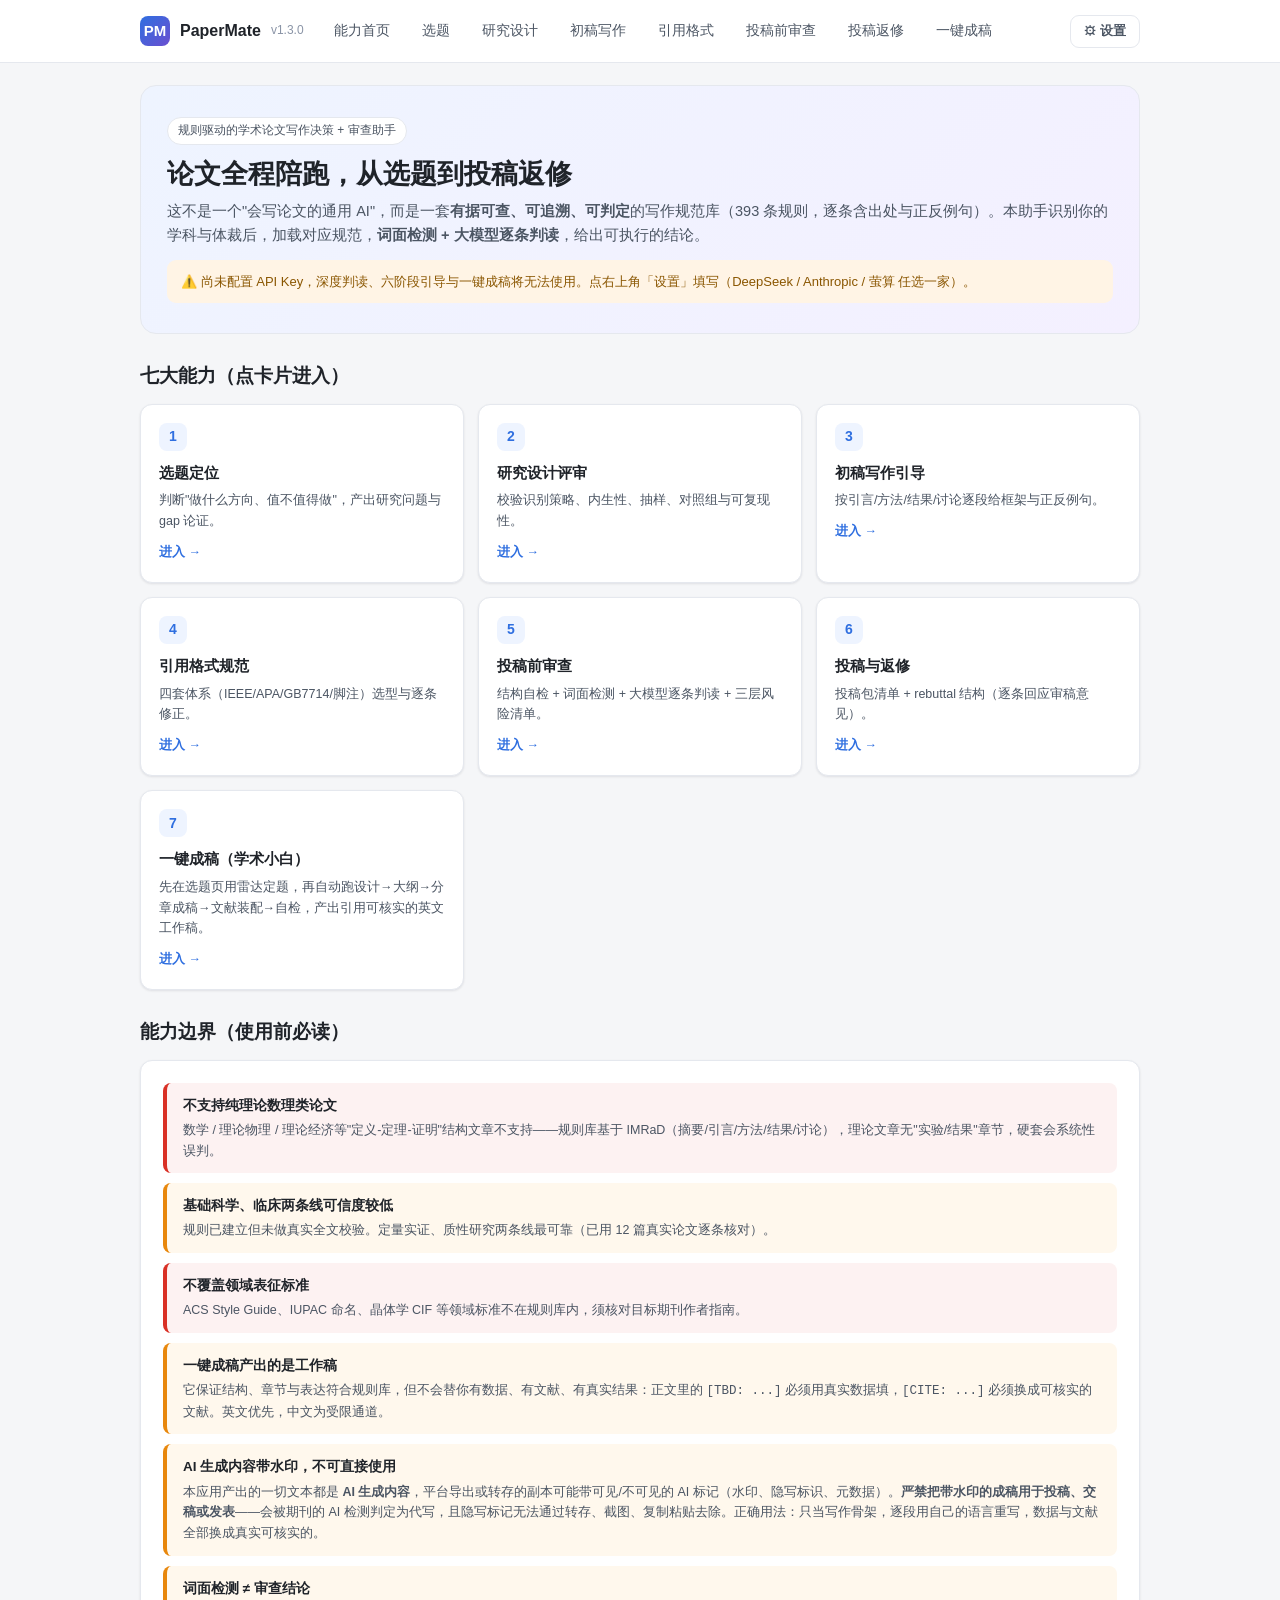
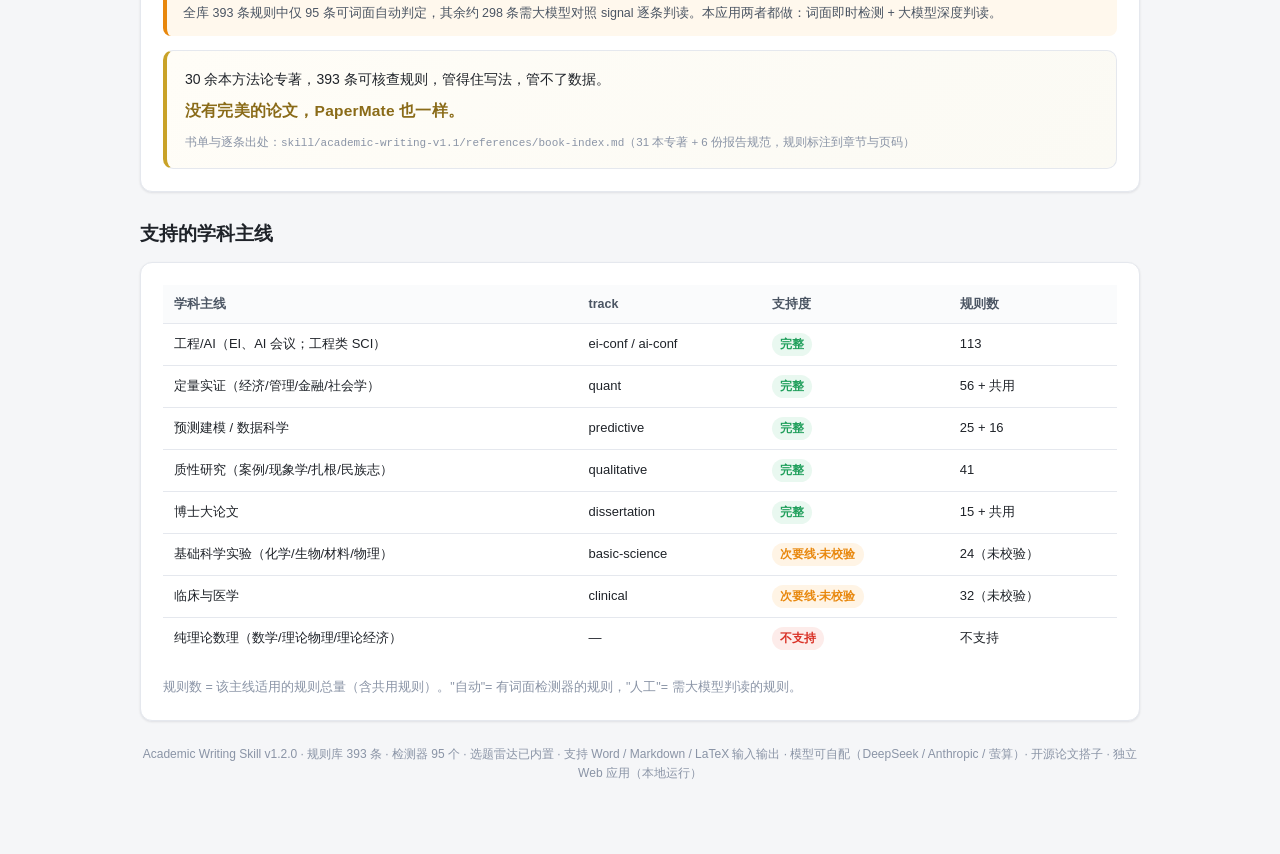
==== static/index.html @ b2501572 "PaperMate 1.3.0：开源论文搭子 本地写作工具，带 393 条可判定规则的学术写作审查， 支持一键成稿、云端部署与 Windows 安装包。  - FastAPI + 静态前端，浏览器访问" ====
<!DOCTYPE html>
<html data-page-node-id="HN1UPiCh1KQX89BqSTqyaB" lang="zh-CN">
<head data-page-node-id="kzvjVdUUbqJgHO8P5iOIxT">
<meta data-page-node-id="YuRxZuWPi5zrm6Yrhg7KQG" charset="UTF-8">
<meta data-page-node-id="JbSoXyWlsr1IAYA5v1ndoS" content="width=device-width, initial-scale=1.0" name="viewport">
<title data-page-node-id="DPYdmmbdzrMYf2I8Jlzp4U" data-pnid-children="6Nof3ipPG0ojkU1wfzfeFe">PaperMate · 开源论文搭子</title>
<link data-page-node-id="oHAaLyWGb1fs7KB3sG8ds5" href="style.css" rel="stylesheet">
<script>
/* MathJax 配置须在 tex-svg.js 之前生效 */
window.MathJax = {
  tex: {
    inlineMath: [['$', '$'], ['\\(', '\\)']],
    displayMath: [['$$', '$$'], ['\\[', '\\]']],
    processEscapes: true,
    processEnvironments: true
  },
  svg: { fontCache: 'global' },
  options: { skipHtmlTags: ['script', 'noscript', 'style', 'textarea', 'pre', 'code'] },
  startup: { typeset: false }
};
</script>
<script src="vendor/marked.min.js" defer></script>
<script src="vendor/mathjax/tex-svg.js" defer></script>
<script src="render.js" defer></script>
</head>
<body data-page-node-id="szhJ39SOzpUvMujhCyEJFw">
<header data-page-node-id="1MEA9zruD3fCNMIZ8MfHih">
  <div data-page-node-id="IduxEDZTazkPQAMx6gqKRm" class="header-in">
    <div data-page-node-id="CcE3xzDOXZ8sNd4s54fXNi" class="logo"><span data-page-node-id="zD2NVU0V0hhreylM6qPjMA" class="mark" title="PaperMate · 开源论文搭子"><!--pnid:RW1C9QtD6z0QywcUOVj9zA-->PM</span><!--pnid:KIxwSY9YVANtnMRTntv475--> PaperMate <small data-page-node-id="bD9ke4S3fxfjpTyxXkYge5"><!--pnid:aYy4DogVaIqNqyNUIhtQUP-->v1.3.0</small></div>
    <nav data-page-node-id="b3BOFnpJHLkNQhJZTiMTil" id="nav"></nav>
    <button data-page-node-id="ncKqpTzWhOEhhaWIrYub5u" class="btn small ghost" onclick="openSettings()"><!--pnid:IJMULeorgFcKLjeXSc8FdF-->⚙ 设置</button>
    <button id="btnLogout" class="btn small ghost" onclick="doLogout()" style="display:none">退出</button>
  </div>
</header>

<div data-page-node-id="35sns75pEWrUuU39oc3DEh" class="wrap">

  <!--pnid:P08Vw8edlEm0lusOXdYYim--><!-- 首页 / 能力页 -->
  <section data-page-node-id="YKzLRU2Kh96ZNAmcSAV1lc" class="on" id="page-home">
    <div data-page-node-id="m8XnpBhE7A5uw11gOrL7mm" class="hero">
      <span data-page-node-id="IGM73EMigxTFlwxNtdTxuC" class="tag"><!--pnid:bZp83oS4qx0ilahSNuHbiL-->规则驱动的学术论文写作决策 + 审查助手</span>
      <h1 data-page-node-id="EZttylnomfxDRFTWode495"><!--pnid:uTDHWUL4TPfr9UwADtPlBI-->论文全程陪跑，从选题到投稿返修</h1>
      <p data-page-node-id="KnDTiJEXaLMrZiqJrqx7xP" class="lead"><!--pnid:B2TgjH0yHUZP758dkFpN54-->这不是一个"会写论文的通用 AI"，而是一套<strong data-page-node-id="dYIiJ0XC4A1L2jseoJds8x"><!--pnid:OPTnXFkzO1CaMX3U45D9Y0-->有据可查、可追溯、可判定</strong><!--pnid:Gbj4Cj7w0KBcrqHxlkxasz-->的写作规范库（393 条规则，逐条含出处与正反例句）。本助手识别你的学科与体裁后，加载对应规范，<strong data-page-node-id="bvaWG22OidsL4oAdgKZnT2"><!--pnid:Sz49p6zqCp94S9MzLc6FwI-->词面检测 + 大模型逐条判读</strong><!--pnid:argvUh8gfEBd9eqWN7qF1Y-->，给出可执行的结论。</p>
      <div class="notice err" id="staleNotice" style="display:none">⚠️ <b>后端还是旧版本</b>：当前进程里没有「测试连接」「题名英译」这些接口，点了会报 405 Method Not Allowed。请关掉那个命令行窗口，重新双击 <code>start.bat</code>（不用改代码、不用重装）。</div>
      <div data-page-node-id="qJj9NvqfDYZELGOEntT60u" class="notice warn" id="keyNotice" style="display:none"><!--pnid:o7lAsozHCiQVm0zRO48NiI-->⚠️ 尚未配置 API Key，深度判读、六阶段引导与一键成稿将无法使用。点右上角「设置」填写（DeepSeek / Anthropic / 萤算 任选一家）。</div>
    </div>

    <h2 data-page-node-id="gZymYxAUb4YOiCRmphhrqy"><!--pnid:fwqte5e2uZz093ru5P34vv-->七大能力（点卡片进入）</h2>
    <div data-page-node-id="axXchaCQtmqdpAAir4RhYh" class="grid g3" id="capGrid"></div>

    <h2 data-page-node-id="wLjAfMtaN67sEdwhkLxfTh"><!--pnid:vjZ0Y39JmjPNDn9BwTtUGW-->能力边界（使用前必读）</h2>
    <div data-page-node-id="JMOEJGgbeJmULYq5y98Pi3" class="card">
      <div data-page-node-id="yygvcmxXn6wuHjavI97WGl" class="bound"><div data-page-node-id="MYUc6Fk0fZ68nYKQvx4kQL" class="t"><!--pnid:i1wi6aTQpaSNx6XiluQVAA-->不支持纯理论数理类论文</div><div data-page-node-id="G1yWBUDkn76A4jkMEa33X7" class="d"><!--pnid:loVRvPjoxSP6Bs2dl6KZjq-->数学 / 理论物理 / 理论经济等"定义-定理-证明"结构文章不支持——规则库基于 IMRaD（摘要/引言/方法/结果/讨论），理论文章无"实验/结果"章节，硬套会系统性误判。</div></div>
      <div data-page-node-id="5hmQaA7a7SX1By7M8Ytnpz" class="bound warn"><div data-page-node-id="GMYOCCNHe7Ih4Y6p0HMe1O" class="t"><!--pnid:NWLw1FsWO1y6bVxCpPTYkX-->基础科学、临床两条线可信度较低</div><div data-page-node-id="4raPpTyHDQUyMHMMt11nyo" class="d"><!--pnid:JMNpxt8SslpmeZozHfZwWw-->规则已建立但未做真实全文校验。定量实证、质性研究两条线最可靠（已用 12 篇真实论文逐条核对）。</div></div>
      <div data-page-node-id="9SrtHCiQpLHwdxUkxZCIq5" class="bound"><div data-page-node-id="LKEoLe2ihKxApqFw6Ih9Qi" class="t"><!--pnid:1fPvAcVFw5HZWqYatwuuQN-->不覆盖领域表征标准</div><div data-page-node-id="QIetdiDTa7Nkbagaw1o16X" class="d"><!--pnid:Evt7KIa8R75S4jSNs8ucRT-->ACS Style Guide、IUPAC 命名、晶体学 CIF 等领域标准不在规则库内，须核对目标期刊作者指南。</div></div>
      <div data-page-node-id="bound-oneshot" class="bound warn"><div class="t">一键成稿产出的是工作稿</div><div class="d">它保证结构、章节与表达符合规则库，但不会替你有数据、有文献、有真实结果：正文里的 <code>[TBD: ...]</code> 必须用真实数据填，<code>[CITE: ...]</code> 必须换成可核实的文献。英文优先，中文为受限通道。</div></div>
      <div data-page-node-id="bound-aiwatermark" class="bound warn"><div class="t">AI 生成内容带水印，不可直接使用</div><div class="d">本应用产出的一切文本都是 <b>AI 生成内容</b>，平台导出或转存的副本可能带可见/不可见的 AI 标记（水印、隐写标识、元数据）。<b>严禁把带水印的成稿用于投稿、交稿或发表</b>——会被期刊的 AI 检测判定为代写，且隐写标记无法通过转存、截图、复制粘贴去除。正确用法：只当写作骨架，逐段用自己的语言重写，数据与文献全部换成真实可核实的。</div></div>
      <div data-page-node-id="MeQVxgSAP3H7gEjEBjp1n2" class="bound warn"><div data-page-node-id="esKWMFQUXCDVV6a48u8H4V" class="t"><!--pnid:O9C2tN2yQliWYWOtwlR6zC-->词面检测 ≠ 审查结论</div><div data-page-node-id="KbW1IjDNbT6b1ZdZpEeoqb" class="d"><!--pnid:gFMCzyuVc7tGHxxd6OcSwS-->全库 393 条规则中仅 95 条可词面自动判定，其余约 298 条需大模型对照 signal 逐条判读。本应用两者都做：词面即时检测 + 大模型深度判读。</div></div>

      <div class="quote-card" id="boundSlogan">
        <p class="q">30 余本方法论专著，393 条可核查规则，管得住写法，管不了数据。</p>
        <p class="q2">没有完美的论文，PaperMate 也一样。</p>
        <p class="q-src">书单与逐条出处：<code>skill/academic-writing-v1.1/references/book-index.md</code>（31 本专著 + 6 份报告规范，规则标注到章节与页码）</p>
      </div>
    </div>

    <h2 data-page-node-id="JtkUbcQXQo4hKCGx89I0Os"><!--pnid:fhkJHWvj56lT0KsH8HUZyF-->支持的学科主线</h2>
    <div data-page-node-id="L9iEhcRqBf2AMbI7K7HlYj" class="card">
      <table data-page-node-id="RKLLa8zBWW7eTVrZllrZZa" id="trackTable"></table>
      <p data-page-node-id="dM5bLPIKunuju4XluRAeHJ" class="muted mt"><!--pnid:zti3D565JKYFQoLnfGwmRN-->规则数 = 该主线适用的规则总量（含共用规则）。"自动"= 有词面检测器的规则，"人工"= 需大模型判读的规则。</p>
    </div>
  </section>

  <!--pnid:rGy5OunFXTcVA6y2XXN1pg--><!-- 阶段 1 选题 -->
  <section data-page-node-id="iB5y7FZx7U6lz1ldiJxB7e" id="page-stage1">
    <h1 data-page-node-id="RtGH0HpRv7ESGMfLAaU8le"><!--pnid:xmWF2iIwHdSoTvPDZ7KMg3-->选题定位</h1>
    <p data-page-node-id="9yNKWnArhx5Zle6FG6yb5r" class="lead"><!--pnid:HWbAbmE3qkUARGutxc6xxf-->判断"做什么方向、值不值得做"，引导产出可回答、可证伪、有变量的研究问题，以及"现有文献缺什么、为什么现在能做"的 gap 论证。</p>
    <div data-page-node-id="S9CPFFYYgmKlMbUbqFd3e2" class="card mt">
      <label data-page-node-id="lbl-track"><!--pnid:JYtaIG0eNq1v14SrNwJUie-->学科主线</label>
      <select data-page-node-id="igAaiUHieVtYET980wV6ml" id="s1-track"></select>
      <label data-page-node-id="QoSohJix2dnwiZh9RFAcqM"><!--pnid:v6rTacxRVvBKvtm96Hrn1R-->研究方向（你想研究什么，一两句话）</label>
      <textarea data-page-node-id="vq3TMtGwLuMnnUTW7OQ5o7" id="s1-dir" placeholder="例：想研究数字平台用工对劳动者收入的影响，但不确定切入点是否成立"></textarea>
      <label data-page-node-id="bAGpn03ppmCQzz3KjqrQvc"><!--pnid:ps6KMALH6JJtFH1mfVr9ZT-->目标期刊 / 会议（可选，可从清单选或自行填写）</label>
      <div data-page-node-id="venueRow" class="row">
        <select data-page-node-id="sel-venue" id="s1-venue" style="flex:1"></select>
      </div>
      <input data-page-node-id="d1ajYgjLFZKQ4naHAMAGb8" id="s1-venue-custom" placeholder="或自定义：如 SSCI 管理类期刊 / 某 EI 会议" type="text" style="margin-top:6px">
      <div data-page-node-id="hxowR4vMpASxUwAahFfarq" class="row mt"><button data-page-node-id="VkDRT4a1u8Bso9z7xSJEeX" class="btn" onclick="runWorkflow(1)"><!--pnid:5xYofSUVbMJJ12NljGhsq5-->开始选题引导</button></div>
      <div data-page-node-id="Bm9KgqcKhjiRabrOrR1ko6" id="out1"></div>
    </div>

    <!-- 选题雷达：选题的常规一步（OpenAlex 趋势 + 三维评估），默认展开 -->
    <details data-page-node-id="radarCard" class="card mt radar-card" id="radarCard" open>
      <summary data-page-node-id="radarSum"><b>选题雷达</b>（OpenAlex 发文趋势 + AI 三维评估）— 选题的常规一步</summary>
      <p class="hint">先跑趋势看这个方向近几年热度变化，再让 AI 给 3 个候选题目和三维打分（新颖性 / 可行性 / 数据可得性，标准随学科主线与层级变化）。<b>不填检索词也能跑：留空即用上方研究方向。</b></p>
      <div data-page-node-id="trendRow" class="row" style="align-items:flex-end">
        <div data-page-node-id="x2" class="col">
          <label data-page-node-id="lbl-level"><!--pnid:lvl-->层级</label>
          <select data-page-node-id="sel-level" id="s1-level">
            <option value="bsc">本科毕设</option>
            <option value="master">硕士论文</option>
            <option value="phd">博士论文</option>
            <option value="journal" selected>期刊投稿</option>
            <option value="general">一般性研究</option>
          </select>
        </div>
        <div data-page-node-id="trendCol" class="col" style="flex:2">
          <label data-page-node-id="lbl-trend"><!--pnid:trd-->OpenAlex 检索词（英文更准，如 mobile money rural entrepreneurship）</label>
          <input data-page-node-id="inp-trend" id="s1-trend" placeholder="留空则用上方研究方向" type="text">
        </div>
        <button data-page-node-id="btn-trend" class="btn" onclick="runTrend()"><!--pnid:bt-->跑趋势</button>
      </div>
      <div data-page-node-id="trendBox" id="trendBox" class="trendbox" style="display:none"></div>
      <div data-page-node-id="radarBtn" class="row mt"><button data-page-node-id="radarEval" class="btn" onclick="runWorkflow(1,'radar')"><!--pnid:re-->AI 评估选题（雷达）</button></div>
      <div data-page-node-id="radarOut" id="out1-radar"></div>
    </details>
  </section>

  <!--pnid:uhD6InDjYCEVQgIa4m464R--><!-- 阶段 2 研究设计 -->
  <section data-page-node-id="tlx1Cf4wHn3f0fjimMfHYk" id="page-stage2">
    <h1 data-page-node-id="bgiB1FFJMHEb80Zo5uE7nS"><!--pnid:0VIrHEucGUq8RI1XNYw1FD-->研究设计评审</h1>
    <p data-page-node-id="ChuUBwlIai8OQY2nY68ZdU" class="lead"><!--pnid:I7XdHQ2ig6y3McESci7bBQ-->按学科主线校验设计是否成立：识别策略（工具变量/断点/双重差分/固定效应）、内生性来源、抽样与样本量、对照组、数据可复现性。</p>
    <div data-page-node-id="paxV7YwSXau6wjdHQuC37m" class="card mt">
      <label data-page-node-id="c8cz3Ms5CzI4CR8Dx7QYh9"><!--pnid:bJ1tvbbbvhhK3FVrYWasgg-->学科主线</label>
      <select data-page-node-id="NufSQy6tbuo19UJkEdmmBL" id="s2-track"></select>
      <label data-page-node-id="XhkGgkWzcpY6CIYA2crwjH"><!--pnid:iOarvE4Eu7tiLII2IFtJQk-->研究设计描述（数据、方法、识别策略等）</label>
      <textarea data-page-node-id="WN3MDeDCB9nwechmYm4S8f" id="s2-design" placeholder="例：用某省政策发布时间构造断点，用 RDD 估计政策对收入的影响，样本为 2015-2020 面板"></textarea>
      <div data-page-node-id="goOLA9z4a6psteMZh4NyKP" class="row mt"><button data-page-node-id="uPVwsMU4M95znZ4o2myBBg" class="btn" onclick="runWorkflow(2)"><!--pnid:CcwzN1gM2XK7IBotVGTe5w-->开始设计评审</button></div>
      <div data-page-node-id="J1C0pYhwTKUR32jN8PIIpz" id="out2"></div>
    </div>
  </section>

  <!--pnid:GvzkpsCFmjj7qmiohQG8nZ--><!-- 阶段 3 初稿写作 -->
  <section data-page-node-id="4UA5nBvGQ1Y84ItWZqi1Zb" id="page-stage3">
    <h1 data-page-node-id="2bSBG6tMzVMLy37eFagqtD"><!--pnid:RP03gG6srOClozXLweg5f5-->初稿写作引导</h1>
    <p data-page-node-id="qvztDYWrhj05J3QG0HwaGf" class="lead"><!--pnid:FdJxuO4YuLdZcVEuoJTMQb-->按引言 / 方法 / 结果 / 讨论逐段给框架与改写范例，每条规则自带正反例句（example_bad / example_good）可直接当范本。</p>
    <div data-page-node-id="4cMVUZrQ7Mx34YZcw0xK9Q" class="card mt">
      <label data-page-node-id="zE2VbpNv9uWfHVhT25wOiT"><!--pnid:Zd8DCOY2UudfXuPkeEIN7f-->学科主线</label>
      <select data-page-node-id="mTMR7on2T9vKcyXoYPjEeI" id="s3-track"></select>
      <label data-page-node-id="7drfKEFRzFTxD5frq4mJxj"><!--pnid:5sppKRbRxdW7m23VwdK348-->要写哪个章节</label>
      <select data-page-node-id="qYN64OW1DspIKq3L2oZnYl" id="s3-section">
        <option data-page-node-id="vZFYUd7Mmih7pWnVY8YDNt" value="introduction"><!--pnid:fuIrOPS9lWA8M53wRxl43V-->引言 Introduction</option>
        <option data-page-node-id="IxlzOUyR07z5KBQw48s2kj" value="methods"><!--pnid:z3EbMO4n4vWY9P9epmGQnW-->方法 Methods</option>
        <option data-page-node-id="yrQuyEI7209mnzc46ZL17W" value="results"><!--pnid:3hpbWgsWYhEfaEymGjhr07-->结果 Results</option>
        <option data-page-node-id="delWqnxiJkoBu4RZNiKUwQ" value="discussion"><!--pnid:Tu0PNAFRW4G63Qn2Bz38S7-->讨论 Discussion</option>
        <option data-page-node-id="Vpj1D32pu97Rtl7kklFCJc" value="abstract"><!--pnid:mRytw2GmCGAgHAESy2PK3m-->摘要 Abstract</option>
        <option data-page-node-id="4d97LKWwW5suXRYHn76GmX" value="conclusion"><!--pnid:BGC5uIFmSaeSssl0PF8LPe-->结论 Conclusion</option>
      </select>
      <label data-page-node-id="DGkm6p80PDOcQjFtvqPm6q"><!--pnid:3avavKdYTIpIYSvTdhyRg0-->已有草稿（可选，有则给出针对性改写）</label>
      <textarea data-page-node-id="0moN0TJdq6h3tmM9EAPMqp" id="s3-draft" placeholder="粘贴已有草稿段落，可留空"></textarea>
      <div data-page-node-id="UqW5IGP1RVVRYdyoFaDklT" class="row mt"><button data-page-node-id="oq01WgYAavIfNB9itVE172" class="btn" onclick="runWorkflow(3)"><!--pnid:AnGl8fBel1VtWBziTVYHEO-->开始写作引导</button></div>
      <div data-page-node-id="z1UNMWkslqcvSTLKMMTQGN" id="out3"></div>
    </div>
  </section>

  <!--pnid:hRNhaexvDXgvnwFUPn8C1K--><!-- 阶段 4 引用格式 -->
  <section data-page-node-id="wKjm2YxfDowePDqT0nikRj" id="page-stage4">
    <h1 data-page-node-id="8f3Ym0tf0NXM0BEEyRwVMx"><!--pnid:HtKVtkXncmtTgYYddzRvUe-->引用格式规范</h1>
    <p data-page-node-id="AbmgXGVZFdyJDaWg01W1N9" class="lead"><!--pnid:f5lfb8fyX9i9SmRRIc3dlO-->四套引用体系（IEEE / APA 第7版 / GB/T 7714 / 脚注制）怎么选、怎么改，避免"[1]编号+字母序"这类中英混排（CIT 族共 16 条规则）。</p>
    <div data-page-node-id="VyDcl23buvdYDTPtskyUac" class="card mt">
      <label data-page-node-id="IL3vMHteuiRbkPziYFEZC8"><!--pnid:bLnE7gLYjz59HtwOs9TAqJ-->投稿语言与目标</label>
      <select data-page-node-id="JQf23wIjIiT7aicPqQRczc" id="s4-style">
        <option data-page-node-id="88XCZA7Bax4PZpe055MwMK" value="ieee"><!--pnid:Eq9hUZXv5e2kvb4bWI1WKQ-->工程类，投 IEEE 会议或期刊 → IEEE</option>
        <option data-page-node-id="1sUlXo3Kjd1T6GRyVm0jqV" value="apa"><!--pnid:ML8toriDE9LWf5Ss9B5SDM-->心理/教育/管理/社会学，投 SSCI/APA 系期刊 → APA 第7版</option>
        <option data-page-node-id="Gl7SYDi1NYvYtzx863KgZx" value="gb7714"><!--pnid:I7l5NxHwVdQ4qnVWf72Rqz-->中文期刊 / 中文学位论文 / 国内会议 → GB/T 7714</option>
        <option data-page-node-id="ZsHauZiz5vE31UgNadNHnV" value="quickref"><!--pnid:QeBMcJAd79IoWybdiGqcoO-->人文 / 历史 / 部分社科（脚注制）</option>
      </select>
      <label data-page-node-id="UtmbTsPTudLWXoBjzajami"><!--pnid:x8uM6fPTivCyLEKcg5fj2c-->参考文献列表或正文（可选，用于逐条检查）</label>
      <textarea data-page-node-id="LwwapTZO6zjoShNPeDEjib" id="s4-refs" placeholder="粘贴参考文献或正文引用片段"></textarea>
      <div data-page-node-id="0NUXWONYQ0AetiVBKhR9I9" class="row mt"><button data-page-node-id="jUs93mXkDhe9aT9zOgpzy5" class="btn" onclick="runWorkflow(4)"><!--pnid:ZeklaaPf6ePXYnzMMdp1eS-->开始引用检查</button></div>
      <div data-page-node-id="ocHi6Gf5fSptZsMym810RY" id="out4"></div>
    </div>
  </section>

  <!--pnid:56plvZ4FEMvnpZMuFBzSrp--><!-- 阶段 5 投稿前审查（核心） -->
  <section data-page-node-id="Ckm7jC0qf5JRlB148Vaxoc" id="page-stage5">
    <h1 data-page-node-id="SDYXQpE65NHytrCMjartOV"><!--pnid:dqL1vRmVBfPfLKb9ymiiKE-->投稿前审查</h1>
    <p data-page-node-id="riGme7bVNXHXL7pqQ04EZq" class="lead"><!--pnid:1DthW6i26EDwnhCacHs14Y-->本助手最成熟的场景：结构自检 + 词面检测 + 大模型逐条判读 + 三层风险清单。</p>

    <div data-page-node-id="knA3fbeQWCUHDMoSThaHpE" class="steps">
      <div data-page-node-id="y3RiQ3dpAn14BkRdZa5Qb4" class="step"><b data-page-node-id="Gw5uv3SosVZzWx3cYDhykG"><!--pnid:nLZKjQPNQgDekrrBkdLGAS-->1 · 选学科</b><!--pnid:hl13mlmxDudhbQ2y6v4Yit-->确定学科主线与体裁，加载对应规则</div>
      <div data-page-node-id="od6Mn8nofuaZIGEbOpqw1p" class="step"><b data-page-node-id="ng5Vm0lwqAEVxSD02vYptz"><!--pnid:90n6nc7rDl96Bglw9DjQ3l-->2 · 上传稿件</b><!--pnid:yUPFKTrP0Cu9i3UJsICyZK-->上传 Word / Markdown / LaTeX，或直接粘贴全文</div>
      <div data-page-node-id="GARNbDrg0Qdzaesta4hGVf" class="step"><b data-page-node-id="vkAGtSku8LukNdYBIPHCTn"><!--pnid:PX6lJ3rc3milqH2CyMsGsU-->3 · 词面检测</b><!--pnid:0nivgmpSHVzUJRFHOsOaEt-->复用 skill 原生脚本即时出词面结果</div>
      <div data-page-node-id="D8htl2n3nopMlCcCp0JC1S" class="step"><b data-page-node-id="H5QFyIkywQ0UvoQpoht45e"><!--pnid:67eW6F73xhqYtVZZUZta3B-->4 · 深度判读</b><!--pnid:MpUVbQNOrDjL7QVT8TLCID-->大模型逐条判读需人工的规则</div>
    </div>

    <div data-page-node-id="i6VNydhjNjZGA6QULwehyf" class="card">
      <div data-page-node-id="KYFTfvrGH4q6C1LScBrHyx" class="g2 grid">
        <div data-page-node-id="jrm8XcMxS47uFrT8jh46oW">
          <label data-page-node-id="hricGr9cJlR3WUFfoaGA1N"><!--pnid:UTG3dBLgF4HLTNERFElEEr-->学科主线（track）</label>
          <select data-page-node-id="ihpo6qHAKeJQQV4aVCIVpg" id="s5-track"></select>
        </div>
        <div data-page-node-id="UxFcf8i3L29qeG8BaujB6G">
          <label data-page-node-id="SafkwFTptM9Xgk3afGp099"><!--pnid:RWxhVKujGisHm0wJ2cuobw-->体裁（genre，用于结构检查）</label>
          <select data-page-node-id="p8DGO69WKYjbmTtzVtodWK" id="s5-genre"></select>
        </div>
      </div>
      <div data-page-node-id="5lfCNKlpNWwyWoPgvjW4T6" class="muted mt" id="s5-stats"></div>

      <label data-page-node-id="HW2huyRK1N3OOCLF3VPJmJ"><!--pnid:K2oata5ZuocGfx8CKTUkK9-->稿件正文</label>
      <div data-page-node-id="Vm5Cb8Hc2JdXfbs9DkIheX" class="drop" id="dropZone"><!--pnid:0ssMQFv3jPSF14iVNEz2zb-->点击或拖拽上传 Word(.docx/.doc) / Markdown / LaTeX / PDF / TXT，或直接在下方粘贴全文（表格、公式、图片会一并解析）</div>
      <input data-page-node-id="7hoC31FBhs9sIJ01wFkdlC" accept=".docx,.doc,.md,.markdown,.txt,.text,.tex,.latex,.pdf,.html" id="fileInput" type="file">
      <div class="filenote" id="s5-filenote" style="display:none"></div>
      <textarea data-page-node-id="uv3Xs386WnmeH5FjU2Rzds" class="mt" id="s5-text" placeholder="粘贴论文全文（含标题、摘要、引言、方法、结果、讨论、参考文献）。可直接从 Word 粘贴，表格会自动转为 Markdown 表格；公式用 $...$ 或 $$...$$；也可上传 .docx 保留表格与公式" style="min-height:220px"></textarea>

      <div data-page-node-id="vUlfb0XhzcwNUdG1DJLcax" class="row mt">
        <button data-page-node-id="stKuuCGiSfWJvz0mCEZAAU" class="btn" id="btnReview" onclick="runLexical()"><!--pnid:6iVCYILD7npZ1Uj3sq4J8Z-->① 词面检测</button>
        <button data-page-node-id="vufEOOs6QWYpYIafkG1dON" class="btn" id="btnDeep" onclick="runDeep()" style="background:#6a4fd0"><!--pnid:g5NRODKmAdx8fLP584jYUU-->② 深度判读（LLM）</button>
        <button data-page-node-id="bCYZdk6SpWXCQCnl0wCp4I" class="btn ghost" onclick="loadSample('good')"><!--pnid:5G991dCCCZcW4GqxyChfiY-->载入好样稿</button>
        <button data-page-node-id="LnKaihB52fhwnxYxVlKS4l" class="btn ghost" onclick="loadSample('bad')"><!--pnid:NtjMSbGglfuyqk7IkQytyD-->载入差样稿</button>
        <button data-page-node-id="lSb5VDPrEo505JjDWcmrfi" class="btn ghost" onclick="clearText()"><!--pnid:tsHkkBA6shOAiDYO7v6Mw6-->清空</button>
      </div>
      <div data-page-node-id="8pLMU6qf8lEqSMCbBltoPt" class="notice info" id="s5-hint" style="display:none"><!--pnid:tEy6yWSqVhfNskjkabf3bQ-->深度判读会把约 30 条需人工的规则逐条交给大模型对照 signal 判读，通常需 1~3 分钟，请耐心等待。</div>
    </div>

    <div data-page-node-id="uN6cGLfTxMN4EuzYg61UZT" class="mt" id="resultArea" style="display:none"></div>
  </section>

  <!--pnid:Y9sIv7UQsnHGFdpxrNtG2W--><!-- 阶段 6 投稿返修 -->
  <section data-page-node-id="2T43M0kFb6iAWehydg4mLv" id="page-stage6">
    <h1 data-page-node-id="UYW0NZIewP2rzWpxrPHmFp"><!--pnid:F5NbYyTBRPoBc2m5soxDmN-->投稿与返修</h1>
    <p data-page-node-id="YopVTMytxHBgGShosF7WEo" class="lead"><!--pnid:BgnbcMMoO4dugGSF89KJSe-->产出投稿包清单（cover letter、标题页、伦理声明、数据可用性声明、报告规范清单），返修时产出 rebuttal 结构（逐条回应 + 改动定位 + 不改的理由）。</p>
    <div data-page-node-id="7hS7B7ryOX5yyMlShzep1t" class="card mt">
      <label data-page-node-id="9gOsrRbcC1PhhrxX5QYxLb"><!--pnid:qgRBffDIpAztW5bCmmk9k9-->模式</label>
      <select data-page-node-id="rdC8KHJOCfxWOr44v90IFH" id="s6-mode">
        <option data-page-node-id="BAKyifUfcBLvdx0fIUKQAW" value="submit"><!--pnid:exspUtoaMP06GRYSBsvQnW-->投稿准备</option>
        <option data-page-node-id="koWwrbfdPFA7VMrhv2Ev7R" value="revision"><!--pnid:nuVRW0qGAy9qRMtNCHp550-->回复审稿意见（rebuttal）</option>
      </select>
      <label data-page-node-id="dG6wQzVpBw6n9Juokdg68Y"><!--pnid:LHPHgOUoX6i7jeHtutdnO5-->学科主线</label>
      <select data-page-node-id="ygYq5Qt4xxsC5QEzdRDFnx" id="s6-track"></select>
      <label data-page-node-id="AeC3FwK20Hd0PWh9QNB4x1"><!--pnid:X0AngQQI2YUCETslBoDv7T-->审稿意见（返修时粘贴，投稿准备可留空）</label>
      <textarea data-page-node-id="xbirpcjlhOQoIF2DRDhslz" id="s6-comments" placeholder="粘贴审稿人意见"></textarea>
      <div data-page-node-id="dSvNfIGIj2AE30MUyz5wz0" class="row mt"><button data-page-node-id="VQ9pnh8r96eleyGt35a59W" class="btn" onclick="runWorkflow(6)"><!--pnid:rDz9nuFNs0F24hfoBP45sA-->开始投稿/返修引导</button></div>
      <div data-page-node-id="E5BuESAfBDd9GK9yKkjRYf" id="out6"></div>
    </div>
  </section>

  <!-- 阶段 7 一键成稿（学术小白） -->
  <section data-page-node-id="page-stage7" id="page-stage7">
    <h1>一键成稿（学术小白）</h1>
    <p class="lead">从选题 → 定题 → 研究设计 → 大纲 → 分章成稿 → 文献装配 → 自检，一次跑完，产出一篇符合规则库结构要求、引用可核实的工作稿。规则库基于国际期刊规范（SCI / SSCI / EI / AI 会议），<b>默认英文，中文为受限通道</b>。</p>

    <div class="notice err" id="osAiWatermark">
      <b>⚠️ 严禁把 AI 生成内容的水印稿用于投稿、交稿或任何实际用途。</b>
      本应用产出的全部文本均为 <b>AI 生成内容</b>；平台侧的分发、导出或转存副本可能带有可见或不可见的 AI 标记（水印 / 隐写标识 / 元数据标签）。这类稿件存在三类实际风险：
      <ol style="margin:6px 0 4px 18px;padding:0">
        <li><b>学术不端认定</b>：期刊与高校已有 AI 检测与标记核查机制，带标记的稿件会被判定为 AI 代写。</li>
        <li><b>版权与署名争议</b>：带水印的副本无法证明你的原创贡献，也可能违反目标期刊的 AI 使用声明。</li>
        <li><b>技术性暴露</b>：隐写标记肉眼不可见，PDF 转存、截图、复制粘贴都不能清除。</li>
      </ol>
      <b>正确用法</b>：只把产出当作写作骨架与自查清单，逐段用自己的语言重写、用真实数据填充 <code>[TBD: ...]</code>、用可核实文献替换 <code>[CITE: ...]</code>，最终稿必须是你自己重新写出的文本。<b>不要使用任何带 AI 水印的成稿直接提交。</b>
    </div>

    <div class="notice warn">
      <b>这不是「一键投稿」。</b>生成的是<b>工作稿</b>：<code>[TBD: ...]</code> 处必须由你用真实数据填写，<code>[CITE: ...]</code> 由第 6 步「文献装配」用 OpenAlex 真实检索结果替换：每条都带 DOI、可点开核对；检索不到就保留占位并写明原因，绝不编造作者与年份。不编数据、不造文献，是这套流程的硬约束。
    </div>

    <div class="card mt os-entry">
      <div class="os-entry-main">
        <div class="os-entry-title">第 0 步 · 先去「选题」用雷达把题定下来</div>
        <p>选题是你自己的判断：这个方向你熟不熟、数据拿不拿得到、导师和审稿人认不认。所以这里<b>不替你自动选题</b>，也不把雷达结果自动搬过来。</p>
        <ol>
          <li>点右边按钮去「选题」页，填方向 → 跑 OpenAlex 趋势 → 让 AI 出 3 个候选并三维打分</li>
          <li>你挑一个（或改成一个你自己的题目），点结果卡上的「复制题目」</li>
          <li>回来粘到下面的<b>「已定题目」</b>，再开始成稿</li>
        </ol>
      </div>
      <button class="btn" onclick="switchTab('stage1')">去选题页做雷达评估 →</button>
    </div>

    <div class="card mt">
      <label>已定题目<span class="req">*</span>（英文题名，从选题页复制）</label>
      <div class="row" style="gap:8px">
        <input id="s7-title" placeholder="Digital Financial Inclusion and Firm Investment Efficiency: Evidence from County-Level Firms" style="flex:1" type="text">
        <button class="btn ghost small" id="btnTranslateTitle" onclick="osTranslateTitle(true)" type="button">译为英文</button>
      </div>
      <p class="hint" id="s7-title-note" style="display:none"></p>
      <p class="hint">必填。先在「选题」页用雷达把题定下来，点结果卡上的「复制题目」再粘到这里。<b>这里不替你想题目</b>，第 1 步只做题目体检（可证伪？变量可见？范围是否过大）。题目即研究方向，趋势与检索式都从它推出来。<br>粘过来的是<b>中文题名</b>也没关系：离开输入框会自动译成学术英文题名，也可以点「译为英文」手动触发；开始成稿时若仍是中文，还会再替你译一次。</p>

      <div class="grid g2">

        <div>
          <label>学科主线 track</label>
          <select id="s7-track"></select>
        </div>
        <div>
          <label>体裁 genre（决定章节结构）</label>
          <select id="s7-genre"></select>
        </div>
        <div>
          <label>目标期刊 / 会议（可留空）</label>
          <input id="s7-venue" placeholder="如 Journal of Development Economics / an EI conference" type="text">
        </div>
        <div>
          <label>层级（影响选题打分与贡献定位）</label>
          <select id="s7-level">
            <option value="journal" selected>期刊投稿</option>
            <option value="phd">博士论文</option>
            <option value="master">硕士论文</option>
            <option value="bsc">本科毕设</option>
            <option value="general">一般性研究</option>
          </select>
        </div>
        <div>
          <label>语言</label>
          <select id="s7-lang">
            <option value="en" selected>English（推荐：与规则库一致）</option>
            <option value="zh">中文（受限：国内刊惯例不在库内）</option>
          </select>
        </div>
        <div>
          <label>引用体系</label>
          <select id="s7-citation">
            <option value="apa" selected>APA 7th（author-date）</option>
            <option value="ieee">IEEE（numeric, [1]）</option>
            <option value="chicago">Chicago author-date</option>
            <option value="gb7714">GB/T 7714（中文刊）</option>
          </select>
        </div>
        <div>
          <label>目标字数（正文，不含摘要与文献）</label>
          <input id="s7-words" max="15000" min="3000" step="500" type="number" value="7000">
        </div>
        <div>
          <label>数据状态（决定结果章怎么写）</label>
          <select id="s7-data">
            <option value="no" selected>无数据：只写分析框架 + 表格骨架 + 占位</option>
            <option value="find">无数据，帮我找数据源（荐源 + 代下载公开源）</option>
            <option value="demo">演示模式：生成带模拟值的排版预览稿（标注 SIMULATED）</option>
            <option value="partial">部分数据：已有部分写实，缺的占位</option>
            <option value="yes">已有真实数据：按真实分析写</option>
          </select>
        </div>
        <div class="span2">
          <label>数据文件（可选，可多选；只读结构不上传原始行）</label>
          <div class="row">
            <button class="btn ghost sm" onclick="osPickData()">上传数据（可多选）</button>
            <button class="btn ghost sm" id="btnOsDataClear" onclick="osClearData()" style="display:none">移除</button>
            <button class="btn ghost sm" id="btnOsSources" onclick="osFindSources()">查可用数据源</button>
            <span class="hint" style="align-self:center">支持 csv / tsv / txt / xlsx / xls / ods / json；<b>只读列名、类型、缺失率与汇总统计</b>，行级数据不发给模型（文本列示例值会对疑似身份列脱敏）。</span>
          </div>
          <input id="s7-datafile" type="file" accept=".csv,.tsv,.txt,.xlsx,.xlsm,.xls,.ods,.json,.dta,.sav" multiple style="display:none">
          <div id="osDataProfile"></div>
          <div id="osDataSources"></div>
        </div>
      </div>

      <div class="row mt">
        <button class="btn ghost" id="btnOsGate" onclick="osGate()">① 前置条件检查</button>
        <button class="btn" id="btnOsStart" onclick="osStart()">② 开始一键成稿</button>
        <button class="btn ghost" id="btnOsCancel" onclick="osCancel()" style="display:none">取消任务</button>
      </div>
      <p class="hint mt">全程自动执行 7 步，约 5–15 分钟（取决于字数与模型速度；文献装配会多花几十秒检索）。每步产物落盘到 <code>_oneshot/&lt;任务号&gt;/</code>，可单步重跑。</p>
    </div>

    <div id="osGate"></div>

    <div id="osRun" style="display:none">
      <div class="card mt">
        <div class="card-head">
          <span class="card-title">执行时间轴</span>
          <span class="muted" id="osPhase"></span>
        </div>
        <div class="os-steps" id="osSteps"></div>
        <div class="os-log" id="osLog"></div>
      </div>
      <div id="osOut"></div>
      <div id="osArtifact"></div>
    </div>

    <div class="promo mt" id="osPromo"></div>
  </section>

  <footer data-page-node-id="YQVqSyKya9SfCJyDogX8Qx"><!--pnid:3hXvnCAb56EHyqxssuT1RO-->Academic Writing Skill v1.2.0 · 规则库 393 条 · 检测器 95 个 · 选题雷达已内置 · 支持 Word / Markdown / LaTeX 输入输出 · 模型可自配（DeepSeek / Anthropic / 萤算）· 开源论文搭子 · 独立 Web 应用（本地运行）</footer>
</div>

<!--pnid:8PZuK8tkzMmZiDz8ENPWFG--><!-- 设置弹窗 -->
<div data-page-node-id="pIMxO2SPBuJVqkQaIOP39l" class="modal" id="settingsModal" style="display:none">
  <div data-page-node-id="6lgi7kwNNQUOWmEV1N6Zui" class="modal-box">
    <h3 data-page-node-id="p4Z4ceMExqh2PyxCEumj2a"><!--pnid:H6LACRvtZdr8Q8SEyL7K6G-->设置 · 模型接入</h3>
    <p data-page-node-id="fkXR2cPXHmjZReh1Iy0QIa" class="muted"><!--pnid:6D91icfLPFvjgZRmDR2OKc-->深度判读、六阶段引导与一键成稿都要调用大模型。Key 只保存在你本机浏览器 localStorage，不会上传。</p>

    <label>服务商</label>
    <div class="prov-chips" id="cfgProviders"></div>
    <p class="hint" id="cfgProvNote"></p>

    <label data-page-node-id="q2mCsOwYSlpIHHUrLN9Wub"><!--pnid:pVFfbm7ezniBwTGKQ6QwN0-->API Key</label>
    <input data-page-node-id="H9oobujgi5erC6eU08w3wo" id="cfg-key" placeholder="sk-... / sk-ant-..." type="password" autocomplete="off">

    <label data-page-node-id="yCciv5DbluEFiHqbYiphiD"><!--pnid:IRix5A3AN9RGZMRGY8ia0n-->接口地址</label>
    <input data-page-node-id="t9tmzr9gbWEhTSwamS45Va" id="cfg-base" placeholder="https://api.deepseek.com" type="text">
    <p class="hint">只接三家，地址照抄即可：<br>
      DeepSeek <code>https://api.deepseek.com</code><br>
      Anthropic <code>https://api.anthropic.com</code>（不带 <code>/v1</code>）<br>
      萤算 <code>https://api.lumdatech.com/api/v1</code><br>
      别填官网域名，也别把 <code>/chat/completions</code> 或 <code>/v1/messages</code> 一起粘进来。</p>

    <label data-page-node-id="tsEp5V8ifKFFAmnnd51uDf"><!--pnid:eQe49CHenpWa4sp2e6fJGI-->模型 ID</label>
    <input data-page-node-id="1TrZo5cegHEn7OQ9DU2SOT" id="cfg-model" placeholder="deepseek-chat" type="text">
    <div class="prov-models" id="cfgModels"></div>

    <div class="row mt">
      <button class="btn ghost" id="btnCfgTest" onclick="testLLM()">测试连接</button>
      <span class="hint" id="cfgTestHint" style="align-self:center"></span>
    </div>
    <div id="cfgTestResult"></div>

    <div class="promo" id="settingsPromo"></div>

    <div data-page-node-id="Fo13l88tJeDfHOUFSLDRXN" class="row mt">
      <button data-page-node-id="KMQ186lH8Luh0vWBSHyfDh" class="btn" onclick="saveSettings()"><!--pnid:PHAPvr6EUFo3vWe1819zyw-->保存</button>
      <button data-page-node-id="xPcyvFRE80pe66AoIF6lHy" class="btn ghost" onclick="closeSettings()"><!--pnid:I45bfWk4s1w5HU1Wt5Xd6P-->取消</button>
    </div>
  </div>
</div>

<script data-page-node-id="JQaznnjXlZNinFLWGVDwGn" src="app.js"></script>
</body>
</html>
---- static/style.css ----
:root{
  --bg:#f5f6f8; --card:#ffffff; --ink:#1f2329; --ink-2:#4b5563; --muted:#8a94a6;
  --line:#e5e8ee; --brand:#2f6fe0; --brand-soft:#eef4ff;
  --must:#d93025; --must-bg:#fdecea; --should:#e8870c; --should-bg:#fff4e5; --nice:#5b6472; --nice-bg:#f1f3f6;
  --ok:#1e9e5a; --ok-bg:#e9f8f0; --warn:#c0392b;
  --radius:12px; --shadow:0 1px 3px rgba(16,24,40,.06),0 1px 2px rgba(16,24,40,.04);
}
*{box-sizing:border-box;margin:0;padding:0}
body{font-family:-apple-system,BlinkMacSystemFont,"PingFang SC","Microsoft YaHei","Segoe UI",sans-serif;background:var(--bg);color:var(--ink);line-height:1.65;-webkit-font-smoothing:antialiased}
a{color:var(--brand);text-decoration:none}
.wrap{max-width:1040px;margin:0 auto;padding:0 20px 64px}

header{background:#fff;border-bottom:1px solid var(--line);position:sticky;top:0;z-index:20}
.header-in{max-width:1040px;margin:0 auto;padding:14px 20px;display:flex;align-items:center;gap:16px}
.logo{display:flex;align-items:center;gap:10px;font-weight:700;font-size:16px;white-space:nowrap}
.logo .mark{width:30px;height:30px;border-radius:8px;background:linear-gradient(135deg,#2f6fe0,#6a4fd0);color:#fff;display:flex;align-items:center;justify-content:center;font-size:15px;font-weight:800}
.logo small{font-weight:400;color:var(--muted);font-size:12px}
nav{display:flex;gap:4px;overflow-x:auto;flex:1;scrollbar-width:none}
nav::-webkit-scrollbar{display:none}
nav button{flex:0 0 auto;padding:7px 13px;border:1px solid transparent;border-radius:8px;background:transparent;color:var(--ink-2);font-size:13.5px;cursor:pointer;transition:.15s}
nav button:hover{background:#f2f4f7}
nav button.on{background:var(--brand-soft);color:var(--brand);border-color:#c7d6f5;font-weight:600}

section{display:none}
section.on{display:block}
.card{background:var(--card);border:1px solid var(--line);border-radius:var(--radius);box-shadow:var(--shadow);padding:22px}
h1{font-size:26px;line-height:1.3;margin-bottom:8px}
h2{font-size:19px;margin:26px 0 12px}
h3{font-size:15.5px;margin:0 0 8px}
.lead{color:var(--ink-2);font-size:14.5px}
.muted{color:var(--muted);font-size:12.5px}
.mt{margin-top:18px}
.grid{display:grid;gap:14px}
.g2{grid-template-columns:repeat(2,1fr)}
.g3{grid-template-columns:repeat(3,1fr)}
@media(max-width:760px){.g2,.g3{grid-template-columns:1fr}}

.hero{background:linear-gradient(135deg,#eef4ff 0%,#f4f0ff 100%);border:1px solid var(--line);border-radius:16px;padding:30px 26px;margin-top:22px}
.hero h1{font-size:27px}
.tag{display:inline-block;padding:3px 10px;border-radius:20px;background:#fff;border:1px solid var(--line);color:var(--ink-2);font-size:12px;margin-bottom:12px}

.cap{background:var(--card);border:1px solid var(--line);border-radius:var(--radius);padding:18px;cursor:pointer;transition:.18s;box-shadow:var(--shadow)}
.cap:hover{transform:translateY(-2px);border-color:#c7d6f5;box-shadow:0 6px 16px rgba(47,111,224,.10)}
.cap .num{width:28px;height:28px;border-radius:8px;background:var(--brand-soft);color:var(--brand);display:flex;align-items:center;justify-content:center;font-weight:700;font-size:14px;margin-bottom:10px}
.cap .t{font-weight:700;font-size:15px;margin-bottom:5px}
.cap .d{font-size:12.5px;color:var(--ink-2)}
.cap .enter{display:inline-block;margin-top:10px;font-size:12.5px;color:var(--brand);font-weight:600}

.bound{border-left:4px solid #d93025;background:#fdf2f2;border-radius:8px;padding:12px 16px;margin-bottom:10px}
.bound.warn{border-left-color:#e8870c;background:#fff8ed}
.bound .t{font-weight:700;font-size:13.5px;margin-bottom:3px}
.bound .d{font-size:12.5px;color:var(--ink-2)}

/* 信条条：边界说明的收尾。用中性金，不用红色/橙色警告色，语气是"话说明白"而不是"此处有坑" */
.quote-card{margin-top:14px;border:1px solid var(--line);border-left:4px solid #c9a227;
  background:linear-gradient(135deg,#fffdf7 0%,#fbfaf4 100%);border-radius:10px;padding:16px 18px}
.quote-card .q{font-size:14px;color:var(--ink);line-height:1.75}
.quote-card .q2{margin-top:7px;font-size:15.5px;font-weight:700;color:#8a6b18;letter-spacing:.2px}
.quote-card .q-src{margin-top:9px;font-size:11.5px;color:var(--muted);line-height:1.6}
.quote-card .q-src code{font-size:11px}
@media(max-width:520px){.quote-card .q{font-size:13.5px}.quote-card .q2{font-size:14.5px}}

table{width:100%;border-collapse:collapse;font-size:13px}
th,td{text-align:left;padding:9px 11px;border-bottom:1px solid var(--line);vertical-align:top}
th{background:#fafbfc;font-weight:600;color:var(--ink-2);font-size:12.5px}
tr:last-child td{border-bottom:none}
.badge{display:inline-block;padding:2px 8px;border-radius:12px;font-size:11.5px;font-weight:600;white-space:nowrap}
.badge.ok{background:var(--ok-bg);color:var(--ok)}
.badge.warn{background:var(--should-bg);color:var(--should)}
.badge.no{background:var(--must-bg);color:var(--must)}
.badge.info{background:var(--brand-soft);color:var(--brand)}

label{display:block;font-size:13px;font-weight:600;margin:12px 0 5px}
select,input[type=text],input[type=password],input[type=number],textarea{width:100%;padding:10px 12px;border:1px solid var(--line);border-radius:9px;font-size:13.5px;font-family:inherit;background:#fff;color:var(--ink)}
textarea{min-height:150px;resize:vertical;line-height:1.6}
select:focus,input:focus,textarea:focus{outline:none;border-color:var(--brand);box-shadow:0 0 0 3px rgba(47,111,224,.12)}
.btn{display:inline-flex;align-items:center;gap:6px;padding:10px 18px;border:none;border-radius:9px;background:var(--brand);color:#fff;font-size:14px;font-weight:600;cursor:pointer;transition:.15s}
.btn:hover{background:#2459c4}
.btn.ghost{background:#fff;color:var(--ink-2);border:1px solid var(--line)}
.btn.ghost:hover{background:#f2f4f7}
.btn.small{padding:7px 13px;font-size:12.5px}
.btn:disabled{opacity:.5;cursor:not-allowed}
.row{display:flex;gap:12px;flex-wrap:wrap;align-items:center}

.drop{border:1.5px dashed #c3cbd6;border-radius:10px;padding:26px;text-align:center;color:var(--muted);font-size:13px;cursor:pointer;transition:.15s}
.drop:hover,.drop.over{border-color:var(--brand);background:var(--brand-soft);color:var(--brand)}
.drop input{display:none}

.stat{display:grid;grid-template-columns:repeat(4,1fr);gap:12px;margin:16px 0}
@media(max-width:760px){.stat{grid-template-columns:repeat(2,1fr)}}
.stat .s{background:#fafbfc;border:1px solid var(--line);border-radius:10px;padding:14px;text-align:center}
.stat .s .v{font-size:24px;font-weight:800;line-height:1.1}
.stat .s .l{font-size:12px;color:var(--muted);margin-top:4px}
.stat .s.must .v{color:var(--must)}
.stat .s.should .v{color:var(--should)}
.stat .s.nice .v{color:var(--nice)}
.stat .s.total .v{color:var(--brand)}

.risk-group{margin-bottom:16px}
.risk-group .head{display:flex;align-items:center;gap:8px;margin-bottom:8px;font-weight:700;font-size:14px}
.dot{width:10px;height:10px;border-radius:50%;display:inline-block}
.risk-item{border:1px solid var(--line);border-radius:9px;padding:10px 13px;margin-bottom:7px;background:#fff}
.risk-item .rid{font-family:ui-monospace,SFMono-Regular,Menlo,monospace;font-weight:700;font-size:12.5px}
.risk-item .why{font-size:12.5px;color:var(--ink-2);margin-top:2px}
.risk-item .rule{font-size:12.5px;margin-top:4px;color:var(--ink)}
.risk-item .src{font-size:11.5px;color:var(--muted);margin-top:4px}
.risk-item .fix{font-size:12.5px;margin-top:4px;color:#1a4aa8}

.pill{display:inline-block;padding:2px 8px;border-radius:12px;font-size:11px;font-weight:600;margin-left:6px}
.pill.must{background:var(--must-bg);color:var(--must)}
.pill.should{background:var(--should-bg);color:var(--should)}
.pill.nice{background:var(--nice-bg);color:var(--nice)}

.notice{border-radius:9px;padding:11px 14px;font-size:13px;margin-top:12px}
.notice.info{background:var(--brand-soft);color:#1a4aa8}
.notice.warn{background:var(--should-bg);color:#8a5600}
.notice.err{background:var(--must-bg);color:#a12622}
.notice.ok{background:var(--ok-bg);color:#12683d}

details{margin-top:10px;border:1px solid var(--line);border-radius:9px;background:#fff}
summary{cursor:pointer;padding:10px 14px;font-weight:600;font-size:13px;color:var(--ink-2)}
details .body{padding:4px 14px 12px;font-size:12.5px;color:var(--ink-2);max-height:280px;overflow:auto}

.steps{display:flex;gap:8px;margin:16px 0;flex-wrap:wrap}
.step{flex:1;min-width:140px;background:#fafbfc;border:1px solid var(--line);border-radius:9px;padding:11px 13px;font-size:12.5px}
.step b{display:block;color:var(--brand);font-size:13px;margin-bottom:3px}
footer{text-align:center;color:var(--muted);font-size:12px;padding:24px 0 8px}

/* modal */
.modal{position:fixed;inset:0;background:rgba(15,23,42,.45);display:flex;align-items:center;justify-content:center;z-index:100;padding:20px;overflow:auto}
.modal-box{background:#fff;border-radius:14px;padding:24px;width:100%;max-width:460px;box-shadow:0 20px 50px rgba(0,0,0,.2);
  max-height:calc(100vh - 40px);overflow:auto;margin:auto}

/* spinner */
.spin{display:inline-block;width:14px;height:14px;border:2px solid rgba(255,255,255,.4);border-top-color:#fff;border-radius:50%;animation:sp .7s linear infinite}
@keyframes sp{to{transform:rotate(360deg)}}
.loading{display:flex;align-items:center;gap:10px;color:var(--ink-2);font-size:13.5px;padding:14px 0}

/* markdown 渲染 */
.md{font-size:14px;line-height:1.75;color:var(--ink)}
.md h1,.md h2,.md h3,.md h4{margin:18px 0 8px;font-weight:700}
.md h1{font-size:20px}.md h2{font-size:17px}.md h3{font-size:15px}.md h4{font-size:14px}
.md p{margin:8px 0}
.md ul,.md ol{margin:8px 0;padding-left:22px}
.md li{margin:4px 0}
.md strong{font-weight:700}
.md code{background:#f1f3f6;padding:1px 6px;border-radius:4px;font-family:ui-monospace,SFMono-Regular,Menlo,monospace;font-size:12.5px}
.md pre{background:#0f172a;color:#dbeafe;border-radius:9px;padding:12px 14px;overflow:auto;margin:10px 0;font-size:12.5px}
.md pre code{background:transparent;color:inherit;padding:0}
.md blockquote{border-left:3px solid var(--line);padding-left:12px;color:var(--ink-2);margin:10px 0}
.md table{border-collapse:collapse;margin:10px 0}
.md th,.md td{border:1px solid var(--line);padding:7px 10px}
.md hr{border:none;border-top:1px solid var(--line);margin:14px 0}

/* chat */
.chat{margin-top:16px}
.chat-history{display:flex;flex-direction:column;gap:10px;margin-bottom:12px;max-height:420px;overflow:auto}
.msg{max-width:85%;padding:10px 13px;border-radius:12px;font-size:13.5px;line-height:1.6}
.msg.user{align-self:flex-end;background:var(--brand);color:#fff;border-bottom-right-radius:4px}
.msg.ai{align-self:flex-start;background:#fff;border:1px solid var(--line);border-bottom-left-radius:4px;box-shadow:var(--shadow)}
.msg.ai .md{font-size:13.5px}
.chat-input{display:flex;gap:10px}
.chat-input input{flex:1}

/* stage1 选题雷达 */
.col{flex:1;min-width:140px;display:flex;flex-direction:column}
.col label{margin-bottom:4px}
.trendbox{margin-top:14px;padding:14px 16px;background:#f7f9fc;border:1px solid var(--line);border-radius:9px}
.trend-head{display:flex;align-items:baseline;justify-content:space-between;gap:10px;flex-wrap:wrap}
.trend-head b{font-size:13.5px}
.trend-sub{font-size:11.5px;color:var(--ink-2)}
.tchart{display:flex;align-items:stretch;gap:10px;height:158px;margin:18px 0 2px;padding-top:20px;border-bottom:1px solid #d7dee9}
.tcol{flex:1;min-width:0;display:flex;flex-direction:column;align-items:center;height:100%}
.tslot{flex:1;width:100%;display:flex;align-items:flex-end;justify-content:center;position:relative}
.tbar{width:62%;max-width:40px;min-height:4px;background:linear-gradient(180deg,var(--brand),#7aa7f0);border-radius:5px 5px 0 0;position:relative}
.tbar.zero{height:2px;min-height:2px;background:#e2e8f1;border-radius:2px}
.tbar .tval{position:absolute;top:-18px;left:50%;transform:translateX(-50%);font-size:11px;color:var(--ink-2);font-variant-numeric:tabular-nums;white-space:nowrap}
.tcol.partial .tbar{background:repeating-linear-gradient(45deg,#9dbcf0,#9dbcf0 4px,#c3d7f6 4px,#c3d7f6 8px);box-shadow:inset 0 0 0 1px #8fb0ea}
.tyr{font-size:11px;color:var(--ink-2);margin-top:7px;font-variant-numeric:tabular-nums;white-space:nowrap}
.tyr i{font-style:normal;color:#e8870c;margin-left:1px}
.trend-legend{display:flex;align-items:center;gap:6px;font-size:11.5px;color:var(--ink-2);margin:8px 0 0}
.trend-legend .sw-partial{width:14px;height:9px;border-radius:2px;background:repeating-linear-gradient(45deg,#9dbcf0,#9dbcf0 3px,#c3d7f6 3px,#c3d7f6 6px);box-shadow:inset 0 0 0 1px #8fb0ea;display:inline-block;flex:0 0 auto}
.trend-growth{margin:10px 0 2px;line-height:1.7}

/* stage1 可选增强：选题雷达（折叠区） */
.radar-card summary{cursor:pointer;font-size:13.5px;color:var(--ink-1,#1f2328);outline:none;list-style:none}
.radar-card summary::-webkit-details-marker{display:none}
.radar-card summary::before{content:"▸ ";color:var(--brand);font-weight:700}
.radar-card[open] summary::before{content:"▾ "}
.radar-card[open] summary{padding-bottom:10px;margin-bottom:12px;border-bottom:1px solid var(--line)}
.radar-card .hint{margin:0 0 12px;line-height:1.65}

/* ===== 格式增强：结果卡 / 表格 / 公式 / 图片 / 上传状态 ===== */
.result-body{font-size:14px}
.card-head{display:flex;align-items:center;justify-content:space-between;gap:12px;margin-bottom:12px;padding-bottom:10px;border-bottom:1px solid var(--line)}
.card-title{font-size:13px;font-weight:700;color:var(--ink-2);letter-spacing:.02em}
.result-meta{font-size:12px;color:var(--ink-2);line-height:1.6;background:#f7f9fc;border:1px solid var(--line);border-radius:7px;padding:7px 10px;margin:0 0 12px}
.exp-wrap{position:relative}
.exp-menu{display:none;position:absolute;right:0;top:calc(100% + 6px);background:#fff;border:1px solid var(--line);border-radius:9px;box-shadow:0 12px 30px rgba(15,23,42,.14);padding:6px;z-index:30;min-width:190px}
.exp-menu.on{display:block}
.exp-menu button{display:block;width:100%;text-align:left;border:0;background:transparent;padding:8px 10px;border-radius:6px;font-size:13px;color:var(--ink);cursor:pointer;font-family:inherit}
.exp-menu button:hover{background:var(--brand-soft,#eef4ff)}

/* 表格：横向滚动容器 + 表头 + 隔行，避免长表格撑破版面 */
.md .table-wrap{overflow-x:auto;margin:12px 0;border:1px solid var(--line);border-radius:9px;background:#fff}
.md .table-wrap table{width:100%;min-width:420px;margin:0;border:0;font-size:13px}
.md thead th{background:#f4f7fb;font-weight:700;white-space:nowrap;border-bottom:1.5px solid #d8e0ea}
.md th,.md td{border:0;border-bottom:1px solid var(--line);border-right:1px solid #eef2f7;padding:8px 12px;vertical-align:top;text-align:left}
.md th:last-child,.md td:last-child{border-right:0}
.md tbody tr:last-child td{border-bottom:0}
.md tbody tr:nth-child(even){background:#fafbfd}

/* 公式 */
.md .math-inline{display:inline-block;vertical-align:-.15em;max-width:100%}
.md .math-block{overflow-x:auto;overflow-y:hidden;margin:12px 0;padding:4px 0;text-align:center}
.md .math-block svg,.md mjx-container svg{max-width:100%;height:auto}
.md .math-raw{font-size:13px}
.md mjx-container[display="true"]{margin:6px 0!important}

/* 图片 */
.md .md-img{max-width:100%;height:auto;border-radius:8px;border:1px solid var(--line);cursor:zoom-in;display:block;margin:10px auto}
.img-broken{display:inline-block;padding:8px 12px;background:#fff5f5;border:1px dashed #f0b3b3;border-radius:8px;color:#b3261e;font-size:12.5px}
.img-lightbox{position:fixed;inset:0;background:rgba(10,15,25,.82);display:none;align-items:center;justify-content:center;z-index:200;padding:28px;cursor:zoom-out}
.img-lightbox.on{display:flex}
.img-lightbox img{max-width:94vw;max-height:90vh;border-radius:8px;box-shadow:0 20px 60px rgba(0,0,0,.45)}

/* 上传区状态与解析提示 */
.drop.busy{pointer-events:none;opacity:.72}
.filenote{margin-top:8px;font-size:12.5px;color:var(--ink-2);background:#f7f9fc;border:1px solid var(--line);border-radius:8px;padding:8px 11px;line-height:1.65}

/* ===== stage7 一键成稿：执行时间轴 ===== */
.os-steps{display:flex;flex-direction:column;gap:8px;margin:4px 0 14px}
.os-step{display:flex;align-items:flex-start;gap:12px;padding:11px 13px;border:1px solid var(--line);border-radius:10px;background:#fafbfc}
.os-step.running{border-color:#c7d6f5;background:var(--brand-soft)}
.os-step.done .os-dot{background:var(--ok-bg);color:var(--ok);border-color:#bfe6d2}
.os-step.error{border-color:#f3c2bd;background:#fdf2f2}
.os-step.error .os-dot{background:var(--must-bg);color:var(--must);border-color:#f3c2bd}
.os-dot{flex:0 0 auto;width:26px;height:26px;border-radius:50%;border:1px solid var(--line);background:#fff;display:flex;align-items:center;justify-content:center;font-size:12.5px;font-weight:700;color:var(--muted);margin-top:1px}
.os-step.running .os-dot{color:var(--brand);border-color:#c7d6f5}
.os-main{flex:1;min-width:0}
.os-title{font-size:13.5px;font-weight:600}
.os-time{font-weight:400;color:var(--muted);font-size:12px;margin-left:6px;font-variant-numeric:tabular-nums}
.os-note{font-size:12.5px;color:var(--ink-2);margin-top:2px;word-break:break-word}
.os-log{max-height:150px;overflow:auto;background:#0f172a;border-radius:9px;padding:10px 12px;font-family:ui-monospace,SFMono-Regular,Menlo,monospace;font-size:11.5px;line-height:1.7;color:#c7d7f2}
.os-logline{white-space:pre-wrap;word-break:break-word}
.os-t{color:#7d93b8;margin-right:8px}

/* ===== stage7 文献装配 ===== */
.os-refs{margin-top:12px;border:1px solid var(--line);border-radius:10px;background:#fafbfc}
.os-refs>summary{cursor:pointer;padding:9px 12px;font-size:13px;font-weight:600;color:var(--ink-2);list-style:none}
.os-refs>summary::-webkit-details-marker{display:none}
.os-refs>summary:before{content:"▸ ";color:var(--muted)}
.os-refs[open]>summary:before{content:"▾ "}
.os-reflist{padding:2px 12px 12px;max-height:320px;overflow:auto}
.os-ref{display:flex;gap:9px;padding:6px 0;border-top:1px dashed var(--line);font-size:12.5px;line-height:1.65;color:var(--ink-2)}
.os-refn{flex:0 0 22px;color:var(--muted);font-variant-numeric:tabular-nums;text-align:right}
.os-ref>span:last-child{word-break:break-word}

/* ===== 一键成稿 · 选题入口 ===== */
.os-entry{display:flex;gap:18px;align-items:flex-start;justify-content:space-between;flex-wrap:wrap;
  border-left:3px solid var(--brand);background:linear-gradient(180deg,#f7faff,#fff)}
.os-entry-main{flex:1;min-width:260px}
.os-entry-title{font-size:14px;font-weight:700;margin-bottom:4px}
.os-entry p{margin:0 0 8px;font-size:13px;color:var(--ink-2);line-height:1.7}
.os-entry ol{margin:0;padding-left:20px;font-size:12.5px;color:var(--ink-2);line-height:1.9}
.os-entry>.btn{flex:0 0 auto;align-self:center}

/* ===== 设置 · 服务商预设 ===== */
.prov-chips{display:flex;gap:8px;flex-wrap:wrap;margin:6px 0 4px}
.chip{border:1px solid var(--line);background:#fff;border-radius:999px;padding:6px 14px;
  font-size:12.5px;color:var(--ink-2);cursor:pointer;transition:.15s}
.chip:hover{border-color:#c7d6f5;background:var(--brand-soft)}
.chip.on{border-color:var(--brand);background:var(--brand-soft);color:var(--brand);font-weight:600}
.chip.sm{padding:4px 11px;font-size:11.5px;font-family:ui-monospace,SFMono-Regular,Menlo,monospace}
.prov-models{display:flex;gap:6px;flex-wrap:wrap;margin:6px 0 2px;min-height:0}

.test-card{margin-top:10px;border:1px solid var(--line);border-radius:10px;padding:10px 12px;
  background:#fafbfc;font-size:12.5px;line-height:1.9}
.test-card.ok{border-color:#bfe6d2;background:#f4fbf7}
.test-card.no{border-color:#f3c2bd;background:#fdf2f2}
.test-card .kv{display:flex;gap:10px}
.test-card .kv>span:first-child{flex:0 0 74px;color:var(--muted)}
.test-card .kv code{font-size:11.5px;word-break:break-all}
.ok-t{color:var(--ok)}
.no-t{color:var(--must)}

/* ===== 数据画像 ===== */
.data-card{margin-top:10px;border:1px solid var(--line);border-radius:10px;background:#fafbfc;padding:10px 12px}
.data-head{display:flex;gap:10px;align-items:baseline;font-size:13px;flex-wrap:wrap}
.data-vars{display:flex;flex-wrap:wrap;gap:6px;margin:8px 0 6px}
.dvar{display:inline-flex;flex-direction:column;border:1px solid var(--line);border-radius:8px;
  background:#fff;padding:4px 9px;font-size:11.5px;line-height:1.5}
.dvar b{font-family:ui-monospace,SFMono-Regular,Menlo,monospace;font-weight:600}
.dvar i{font-style:normal;color:var(--muted);font-size:10.5px}
/* 多文件：每份一个小区块，避免主表与附表混在一起 */
.data-part{border-top:1px dashed var(--line);padding-top:8px;margin-top:8px}
.data-part:first-of-type{border-top:0;padding-top:0;margin-top:0}
.data-shape{margin-top:8px;font-size:12.5px;color:#334;background:#eef3fb;border-radius:8px;padding:6px 9px}
.data-sigs{display:flex;flex-wrap:wrap;gap:6px;margin-top:8px}
.data-sigs .dvar{flex-direction:row;align-items:center;background:#f2f7ff;border-color:#cfe0f7;
  font-size:11.5px;padding:3px 8px}
.data-suggest{display:flex;gap:10px;align-items:center;flex-wrap:wrap;margin-top:10px;
  font-size:12.5px;padding:8px 10px;border-radius:8px;background:#f6f8fa;border:1px solid var(--line)}
.data-suggest.diff{background:#fff8ec;border-color:#f0dcb4}
/* 数据体检：只标「做不了/注意」，不用红色铺满整块 */
.data-gap{margin-top:8px;display:flex;flex-direction:column;gap:6px}
.gap-row{font-size:12.5px;line-height:1.6;background:#fff;border:1px solid var(--line);
  border-radius:8px;padding:6px 9px}
.gap-row .badge{margin-right:6px}
/* 数据源线索 */
.src-list{display:flex;flex-direction:column;gap:8px;margin-top:8px}
.src-item{border:1px solid var(--line);border-radius:8px;background:#fff;padding:8px 10px;font-size:12.5px}
.src-item a{font-weight:600}
.src-item .badge{margin-left:4px}
.grid .span2{grid-column:1/-1}

/* ===== 推广卡 ===== */
.promo{border:1px dashed #d6c39a;background:linear-gradient(180deg,#fffdf6,#fff);border-radius:12px;
  padding:14px 16px;position:relative}
.promo-head{display:flex;align-items:center;gap:8px;font-size:13.5px;margin-bottom:5px}
.promo-tag{flex:0 0 auto;font-size:10.5px;color:#8a6d3b;background:#fdf3d8;border:1px solid #ecd9a8;
  border-radius:4px;padding:1px 6px;letter-spacing:.02em}
.promo p{margin:0 0 10px;font-size:12.5px;color:var(--ink-2);line-height:1.7}
.promo .btn.sm{padding:6px 14px;font-size:12.5px}
.promo-foot{margin-top:8px;font-size:11px;color:var(--muted)}
.copy-bar{display:flex;gap:10px;align-items:center;flex-wrap:wrap;margin:2px 0 8px;
  font-size:12.5px;color:var(--ink-2)}
.copy-bar .btn{padding:4px 11px;font-size:12px}
.copy-ok{color:var(--ok);font-size:12px;background:var(--ok-bg);border-radius:6px;padding:2px 8px}

/* 检查表：状态列不换行，避免「通过」被拆成两行 */
#osGate td:nth-child(2){white-space:nowrap;width:64px}

/* 必填标记 */
.req{color:var(--bad,#d93025);font-weight:700;margin-left:2px}
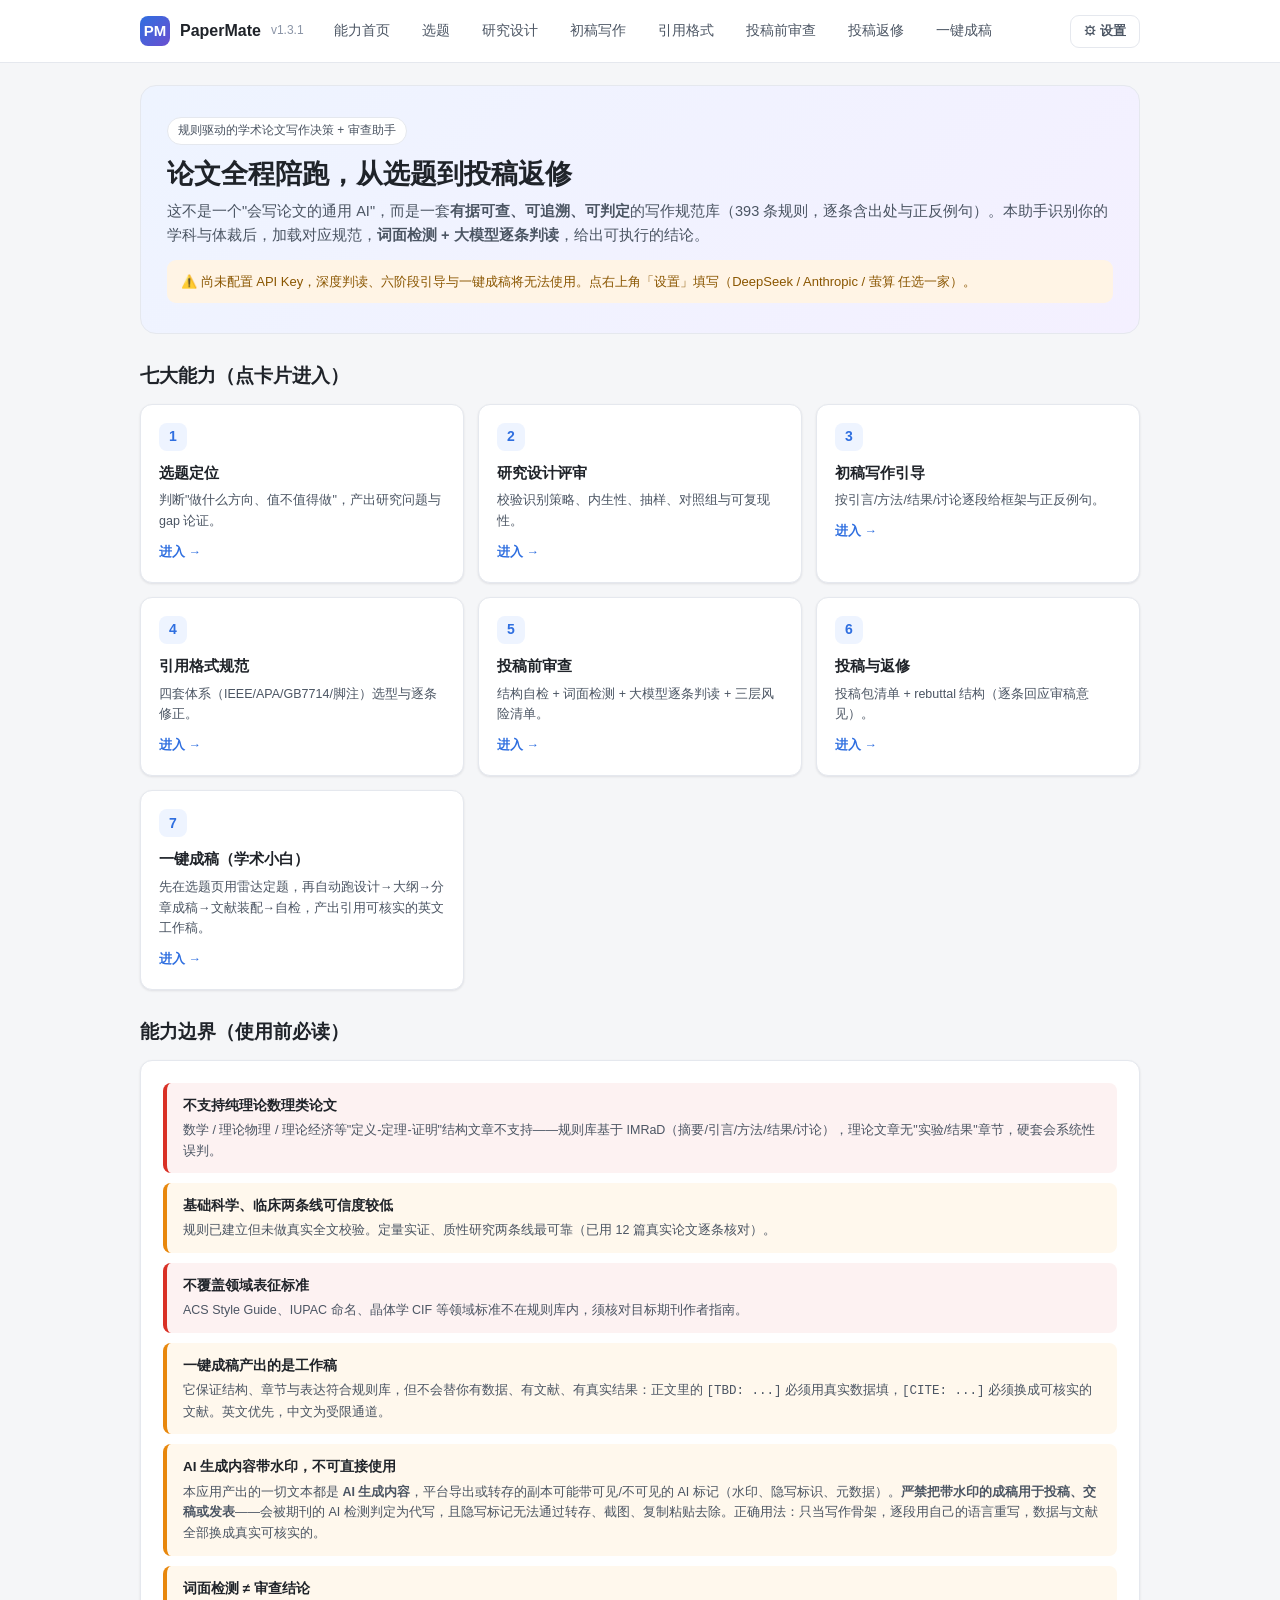
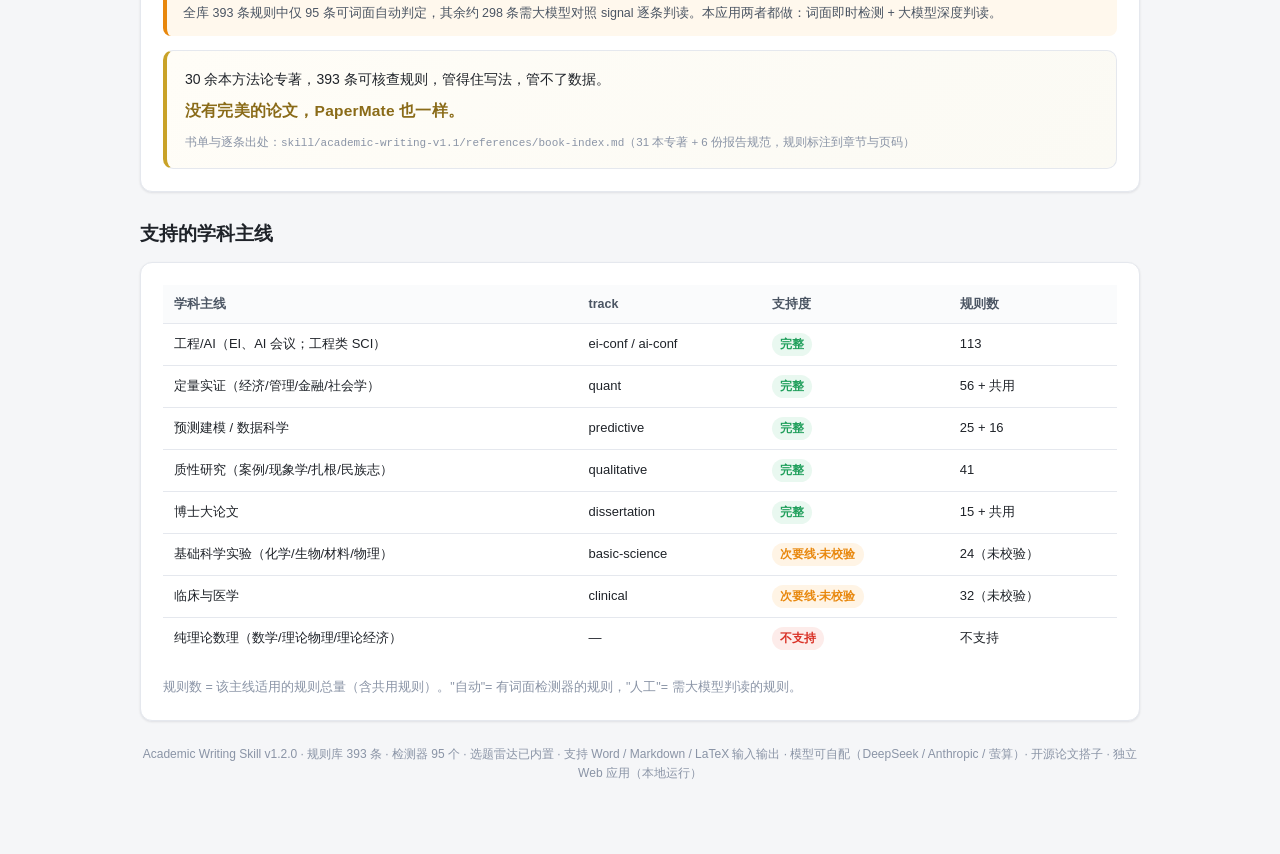
==== commit be74d093: "chore(release): 1.3.1 规则层随 skill 升到 1.3.2（检测器 95→99，工程/AI 主线跑 PRD-* 检测器）， engine.py 能力矩阵分派对齐 score_f" ====
--- a/static/index.html
+++ b/static/index.html
@@ -26,7 +26,7 @@
 <body data-page-node-id="szhJ39SOzpUvMujhCyEJFw">
 <header data-page-node-id="1MEA9zruD3fCNMIZ8MfHih">
   <div data-page-node-id="IduxEDZTazkPQAMx6gqKRm" class="header-in">
-    <div data-page-node-id="CcE3xzDOXZ8sNd4s54fXNi" class="logo"><span data-page-node-id="zD2NVU0V0hhreylM6qPjMA" class="mark" title="PaperMate · 开源论文搭子"><!--pnid:RW1C9QtD6z0QywcUOVj9zA-->PM</span><!--pnid:KIxwSY9YVANtnMRTntv475--> PaperMate <small data-page-node-id="bD9ke4S3fxfjpTyxXkYge5"><!--pnid:aYy4DogVaIqNqyNUIhtQUP-->v1.3.0</small></div>
+    <div data-page-node-id="CcE3xzDOXZ8sNd4s54fXNi" class="logo"><span data-page-node-id="zD2NVU0V0hhreylM6qPjMA" class="mark" title="PaperMate · 开源论文搭子"><!--pnid:RW1C9QtD6z0QywcUOVj9zA-->PM</span><!--pnid:KIxwSY9YVANtnMRTntv475--> PaperMate <small data-page-node-id="bD9ke4S3fxfjpTyxXkYge5"><!--pnid:aYy4DogVaIqNqyNUIhtQUP-->v1.3.1</small></div>
     <nav data-page-node-id="b3BOFnpJHLkNQhJZTiMTil" id="nav"></nav>
     <button data-page-node-id="ncKqpTzWhOEhhaWIrYub5u" class="btn small ghost" onclick="openSettings()"><!--pnid:IJMULeorgFcKLjeXSc8FdF-->⚙ 设置</button>
     <button id="btnLogout" class="btn small ghost" onclick="doLogout()" style="display:none">退出</button>
@@ -206,6 +206,7 @@
       <div data-page-node-id="vUlfb0XhzcwNUdG1DJLcax" class="row mt">
         <button data-page-node-id="stKuuCGiSfWJvz0mCEZAAU" class="btn" id="btnReview" onclick="runLexical()"><!--pnid:6iVCYILD7npZ1Uj3sq4J8Z-->① 词面检测</button>
         <button data-page-node-id="vufEOOs6QWYpYIafkG1dON" class="btn" id="btnDeep" onclick="runDeep()" style="background:#6a4fd0"><!--pnid:g5NRODKmAdx8fLP584jYUU-->② 深度判读（LLM）</button>
+        <button class="btn" id="btnCombined" onclick="runCombined()" style="background:#0f8a5f" title="脚本初筛 → 大模型读全文复判脚本硬伤（3 次多数票）→ 深审其余规则">③ 结合审查（推荐）</button>
         <button data-page-node-id="bCYZdk6SpWXCQCnl0wCp4I" class="btn ghost" onclick="loadSample('good')"><!--pnid:5G991dCCCZcW4GqxyChfiY-->载入好样稿</button>
         <button data-page-node-id="LnKaihB52fhwnxYxVlKS4l" class="btn ghost" onclick="loadSample('bad')"><!--pnid:NtjMSbGglfuyqk7IkQytyD-->载入差样稿</button>
         <button data-page-node-id="lSb5VDPrEo505JjDWcmrfi" class="btn ghost" onclick="clearText()"><!--pnid:tsHkkBA6shOAiDYO7v6Mw6-->清空</button>
@@ -322,6 +323,10 @@
           <input id="s7-words" max="15000" min="3000" step="500" type="number" value="7000">
         </div>
         <div>
+          <label>自检复核</label>
+          <label style="font-weight:normal"><input id="s7-recheck" type="checkbox"> 用大模型 3 票复核 must 级命中（过滤误报，额外计费）</label>
+        </div>
+        <div>
           <label>数据状态（决定结果章怎么写）</label>
           <select id="s7-data">
             <option value="no" selected>无数据：只写分析框架 + 表格骨架 + 占位</option>
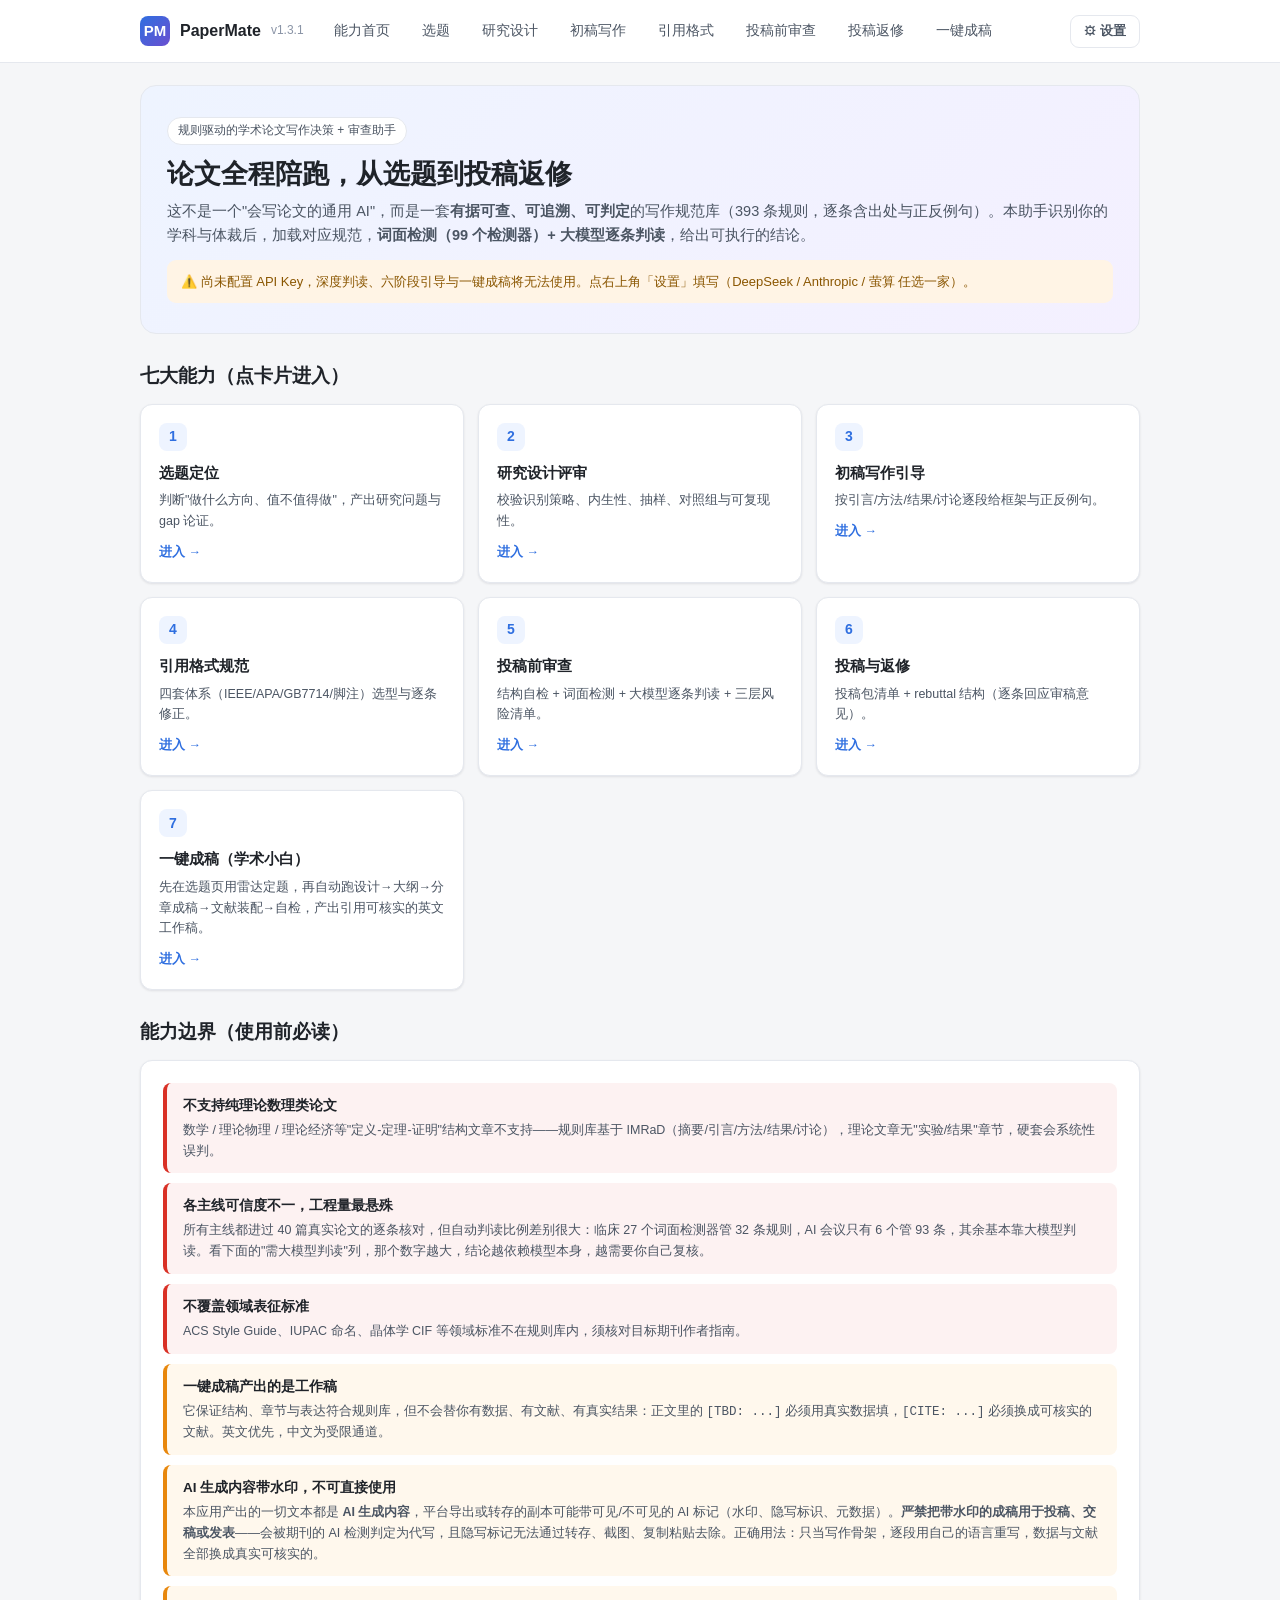
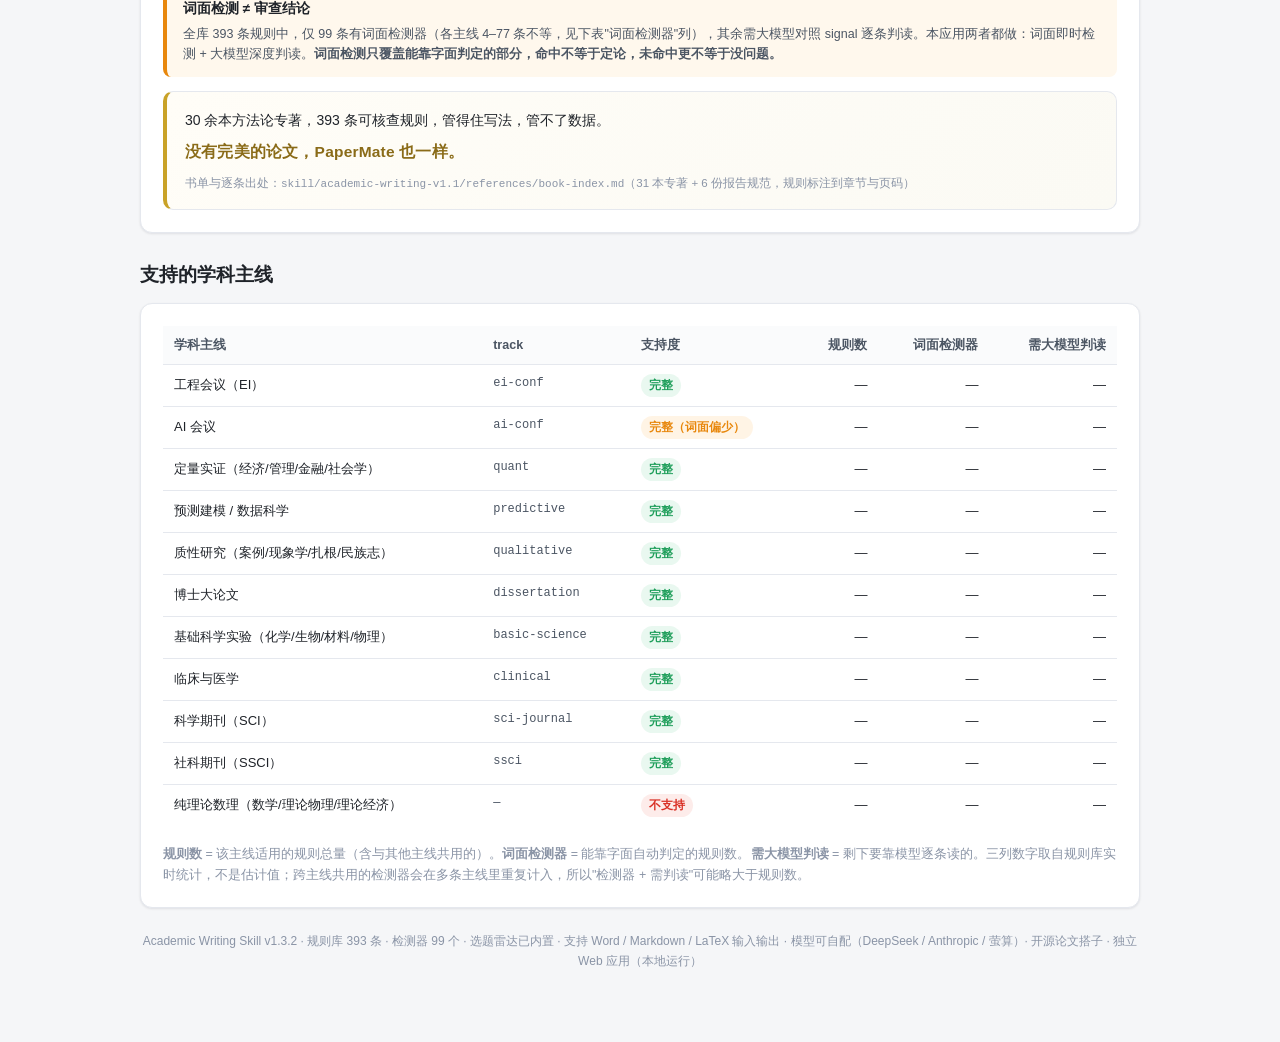
==== commit 057e5c9e: "feat(ui): 首页能力表与文案改为 meta 驱动，修掉长期不一致的硬编码数字 首页几处数字全是写死的，规则库升级后没人同步： - 页脚 "Skill v1.2.0 · 检测器 95 个"（实际" ====
--- a/static/index.html
+++ b/static/index.html
@@ -40,7 +40,7 @@
     <div data-page-node-id="m8XnpBhE7A5uw11gOrL7mm" class="hero">
       <span data-page-node-id="IGM73EMigxTFlwxNtdTxuC" class="tag"><!--pnid:bZp83oS4qx0ilahSNuHbiL-->规则驱动的学术论文写作决策 + 审查助手</span>
       <h1 data-page-node-id="EZttylnomfxDRFTWode495"><!--pnid:uTDHWUL4TPfr9UwADtPlBI-->论文全程陪跑，从选题到投稿返修</h1>
-      <p data-page-node-id="KnDTiJEXaLMrZiqJrqx7xP" class="lead"><!--pnid:B2TgjH0yHUZP758dkFpN54-->这不是一个"会写论文的通用 AI"，而是一套<strong data-page-node-id="dYIiJ0XC4A1L2jseoJds8x"><!--pnid:OPTnXFkzO1CaMX3U45D9Y0-->有据可查、可追溯、可判定</strong><!--pnid:Gbj4Cj7w0KBcrqHxlkxasz-->的写作规范库（393 条规则，逐条含出处与正反例句）。本助手识别你的学科与体裁后，加载对应规范，<strong data-page-node-id="bvaWG22OidsL4oAdgKZnT2"><!--pnid:Sz49p6zqCp94S9MzLc6FwI-->词面检测 + 大模型逐条判读</strong><!--pnid:argvUh8gfEBd9eqWN7qF1Y-->，给出可执行的结论。</p>
+      <p data-page-node-id="KnDTiJEXaLMrZiqJrqx7xP" class="lead"><!--pnid:B2TgjH0yHUZP758dkFpN54-->这不是一个"会写论文的通用 AI"，而是一套<strong data-page-node-id="dYIiJ0XC4A1L2jseoJds8x"><!--pnid:OPTnXFkzO1CaMX3U45D9Y0-->有据可查、可追溯、可判定</strong><!--pnid:Gbj4Cj7w0KBcrqHxlkxasz-->的写作规范库（<span class="dyn-rule-count">393</span> 条规则，逐条含出处与正反例句）。本助手识别你的学科与体裁后，加载对应规范，<strong data-page-node-id="bvaWG22OidsL4oAdgKZnT2"><!--pnid:Sz49p6zqCp94S9MzLc6FwI-->词面检测（<span class="dyn-det-count">99</span> 个检测器）+ 大模型逐条判读</strong><!--pnid:argvUh8gfEBd9eqWN7qF1Y-->，给出可执行的结论。</p>
       <div class="notice err" id="staleNotice" style="display:none">⚠️ <b>后端还是旧版本</b>：当前进程里没有「测试连接」「题名英译」这些接口，点了会报 405 Method Not Allowed。请关掉那个命令行窗口，重新双击 <code>start.bat</code>（不用改代码、不用重装）。</div>
       <div data-page-node-id="qJj9NvqfDYZELGOEntT60u" class="notice warn" id="keyNotice" style="display:none"><!--pnid:o7lAsozHCiQVm0zRO48NiI-->⚠️ 尚未配置 API Key，深度判读、六阶段引导与一键成稿将无法使用。点右上角「设置」填写（DeepSeek / Anthropic / 萤算 任选一家）。</div>
     </div>
@@ -51,14 +51,14 @@
     <h2 data-page-node-id="wLjAfMtaN67sEdwhkLxfTh"><!--pnid:vjZ0Y39JmjPNDn9BwTtUGW-->能力边界（使用前必读）</h2>
     <div data-page-node-id="JMOEJGgbeJmULYq5y98Pi3" class="card">
       <div data-page-node-id="yygvcmxXn6wuHjavI97WGl" class="bound"><div data-page-node-id="MYUc6Fk0fZ68nYKQvx4kQL" class="t"><!--pnid:i1wi6aTQpaSNx6XiluQVAA-->不支持纯理论数理类论文</div><div data-page-node-id="G1yWBUDkn76A4jkMEa33X7" class="d"><!--pnid:loVRvPjoxSP6Bs2dl6KZjq-->数学 / 理论物理 / 理论经济等"定义-定理-证明"结构文章不支持——规则库基于 IMRaD（摘要/引言/方法/结果/讨论），理论文章无"实验/结果"章节，硬套会系统性误判。</div></div>
-      <div data-page-node-id="5hmQaA7a7SX1By7M8Ytnpz" class="bound warn"><div data-page-node-id="GMYOCCNHe7Ih4Y6p0HMe1O" class="t"><!--pnid:NWLw1FsWO1y6bVxCpPTYkX-->基础科学、临床两条线可信度较低</div><div data-page-node-id="4raPpTyHDQUyMHMMt11nyo" class="d"><!--pnid:JMNpxt8SslpmeZozHfZwWw-->规则已建立但未做真实全文校验。定量实证、质性研究两条线最可靠（已用 12 篇真实论文逐条核对）。</div></div>
+      <div data-page-node-id="5hmQaA7a7SX1By7M8Ytnpz" class="bound"><div data-page-node-id="GMYOCCNHe7Ih4Y6p0HMe1O" class="t"><!--pnid:NWLw1FsWO1y6bVxCpPTYkX-->各主线可信度不一，工程量最悬殊</div><div data-page-node-id="4raPpTyHDQUyMHMMt11nyo" class="d"><!--pnid:JMNpxt8SslpmeZozHfZwWw-->所有主线都进过 40 篇真实论文的逐条核对，但自动判读比例差别很大：临床 27 个词面检测器管 32 条规则，AI 会议只有 6 个管 93 条，其余基本靠大模型判读。看下面的"需大模型判读"列，那个数字越大，结论越依赖模型本身，越需要你自己复核。</div></div>
       <div data-page-node-id="9SrtHCiQpLHwdxUkxZCIq5" class="bound"><div data-page-node-id="LKEoLe2ihKxApqFw6Ih9Qi" class="t"><!--pnid:1fPvAcVFw5HZWqYatwuuQN-->不覆盖领域表征标准</div><div data-page-node-id="QIetdiDTa7Nkbagaw1o16X" class="d"><!--pnid:Evt7KIa8R75S4jSNs8ucRT-->ACS Style Guide、IUPAC 命名、晶体学 CIF 等领域标准不在规则库内，须核对目标期刊作者指南。</div></div>
       <div data-page-node-id="bound-oneshot" class="bound warn"><div class="t">一键成稿产出的是工作稿</div><div class="d">它保证结构、章节与表达符合规则库，但不会替你有数据、有文献、有真实结果：正文里的 <code>[TBD: ...]</code> 必须用真实数据填，<code>[CITE: ...]</code> 必须换成可核实的文献。英文优先，中文为受限通道。</div></div>
       <div data-page-node-id="bound-aiwatermark" class="bound warn"><div class="t">AI 生成内容带水印，不可直接使用</div><div class="d">本应用产出的一切文本都是 <b>AI 生成内容</b>，平台导出或转存的副本可能带可见/不可见的 AI 标记（水印、隐写标识、元数据）。<b>严禁把带水印的成稿用于投稿、交稿或发表</b>——会被期刊的 AI 检测判定为代写，且隐写标记无法通过转存、截图、复制粘贴去除。正确用法：只当写作骨架，逐段用自己的语言重写，数据与文献全部换成真实可核实的。</div></div>
-      <div data-page-node-id="MeQVxgSAP3H7gEjEBjp1n2" class="bound warn"><div data-page-node-id="esKWMFQUXCDVV6a48u8H4V" class="t"><!--pnid:O9C2tN2yQliWYWOtwlR6zC-->词面检测 ≠ 审查结论</div><div data-page-node-id="KbW1IjDNbT6b1ZdZpEeoqb" class="d"><!--pnid:gFMCzyuVc7tGHxxd6OcSwS-->全库 393 条规则中仅 95 条可词面自动判定，其余约 298 条需大模型对照 signal 逐条判读。本应用两者都做：词面即时检测 + 大模型深度判读。</div></div>
+      <div data-page-node-id="MeQVxgSAP3H7gEjEBjp1n2" class="bound warn"><div data-page-node-id="esKWMFQUXCDVV6a48u8H4V" class="t"><!--pnid:O9C2tN2yQliWYWOtwlR6zC-->词面检测 ≠ 审查结论</div><div data-page-node-id="KbW1IjDNbT6b1ZdZpEeoqb" class="d"><!--pnid:gFMCzyuVc7tGHxxd6OcSwS-->全库 <span id="bRuleCount">393</span> 条规则中，仅 <span id="bDetCount">99</span> 条有词面检测器（各主线 4–77 条不等，见下表"词面检测器"列），其余需大模型对照 signal 逐条判读。本应用两者都做：词面即时检测 + 大模型深度判读。<b>词面检测只覆盖能靠字面判定的部分，命中不等于定论，未命中更不等于没问题。</b></div></div>
 
       <div class="quote-card" id="boundSlogan">
-        <p class="q">30 余本方法论专著，393 条可核查规则，管得住写法，管不了数据。</p>
+        <p class="q">30 余本方法论专著，<span class="dyn-rule-count">393</span> 条可核查规则，管得住写法，管不了数据。</p>
         <p class="q2">没有完美的论文，PaperMate 也一样。</p>
         <p class="q-src">书单与逐条出处：<code>skill/academic-writing-v1.1/references/book-index.md</code>（31 本专著 + 6 份报告规范，规则标注到章节与页码）</p>
       </div>
@@ -67,7 +67,7 @@
     <h2 data-page-node-id="JtkUbcQXQo4hKCGx89I0Os"><!--pnid:fhkJHWvj56lT0KsH8HUZyF-->支持的学科主线</h2>
     <div data-page-node-id="L9iEhcRqBf2AMbI7K7HlYj" class="card">
       <table data-page-node-id="RKLLa8zBWW7eTVrZllrZZa" id="trackTable"></table>
-      <p data-page-node-id="dM5bLPIKunuju4XluRAeHJ" class="muted mt"><!--pnid:zti3D565JKYFQoLnfGwmRN-->规则数 = 该主线适用的规则总量（含共用规则）。"自动"= 有词面检测器的规则，"人工"= 需大模型判读的规则。</p>
+      <p data-page-node-id="dM5bLPIKunuju4XluRAeHJ" class="muted mt"><!--pnid:zti3D565JKYFQoLnfGwmRN--><b>规则数</b> = 该主线适用的规则总量（含与其他主线共用的）。<b>词面检测器</b> = 能靠字面自动判定的规则数。<b>需大模型判读</b> = 剩下要靠模型逐条读的。三列数字取自规则库实时统计，不是估计值；跨主线共用的检测器会在多条主线里重复计入，所以"检测器 + 需判读"可能略大于规则数。</p>
     </div>
   </section>
 
@@ -376,7 +376,7 @@
     <div class="promo mt" id="osPromo"></div>
   </section>
 
-  <footer data-page-node-id="YQVqSyKya9SfCJyDogX8Qx"><!--pnid:3hXvnCAb56EHyqxssuT1RO-->Academic Writing Skill v1.2.0 · 规则库 393 条 · 检测器 95 个 · 选题雷达已内置 · 支持 Word / Markdown / LaTeX 输入输出 · 模型可自配（DeepSeek / Anthropic / 萤算）· 开源论文搭子 · 独立 Web 应用（本地运行）</footer>
+  <footer data-page-node-id="YQVqSyKya9SfCJyDogX8Qx"><!--pnid:3hXvnCAb56EHyqxssuT1RO--><span id="footVersion">Academic Writing Skill v1.3.2</span> · 规则库 <span id="footRules">393</span> 条 · 检测器 <span id="footDetectors">99</span> 个 · 选题雷达已内置 · 支持 Word / Markdown / LaTeX 输入输出 · 模型可自配（DeepSeek / Anthropic / 萤算）· 开源论文搭子 · 独立 Web 应用（本地运行）</footer>
 </div>
 
 <!--pnid:8PZuK8tkzMmZiDz8ENPWFG--><!-- 设置弹窗 -->
--- a/static/style.css
+++ b/static/style.css
@@ -64,6 +64,9 @@
 th,td{text-align:left;padding:9px 11px;border-bottom:1px solid var(--line);vertical-align:top}
 th{background:#fafbfc;font-weight:600;color:var(--ink-2);font-size:12.5px}
 tr:last-child td{border-bottom:none}
+/* 主线能力表：数字列右对齐便于竖着比大小，track 用等宽便于和文档对照 */
+th.num,td.num{text-align:right;white-space:nowrap;font-variant-numeric:tabular-nums}
+td.mono{font-family:ui-monospace,SFMono-Regular,Consolas,monospace;font-size:12px;color:var(--ink-2);white-space:nowrap}
 .badge{display:inline-block;padding:2px 8px;border-radius:12px;font-size:11.5px;font-weight:600;white-space:nowrap}
 .badge.ok{background:var(--ok-bg);color:var(--ok)}
 .badge.warn{background:var(--should-bg);color:var(--should)}
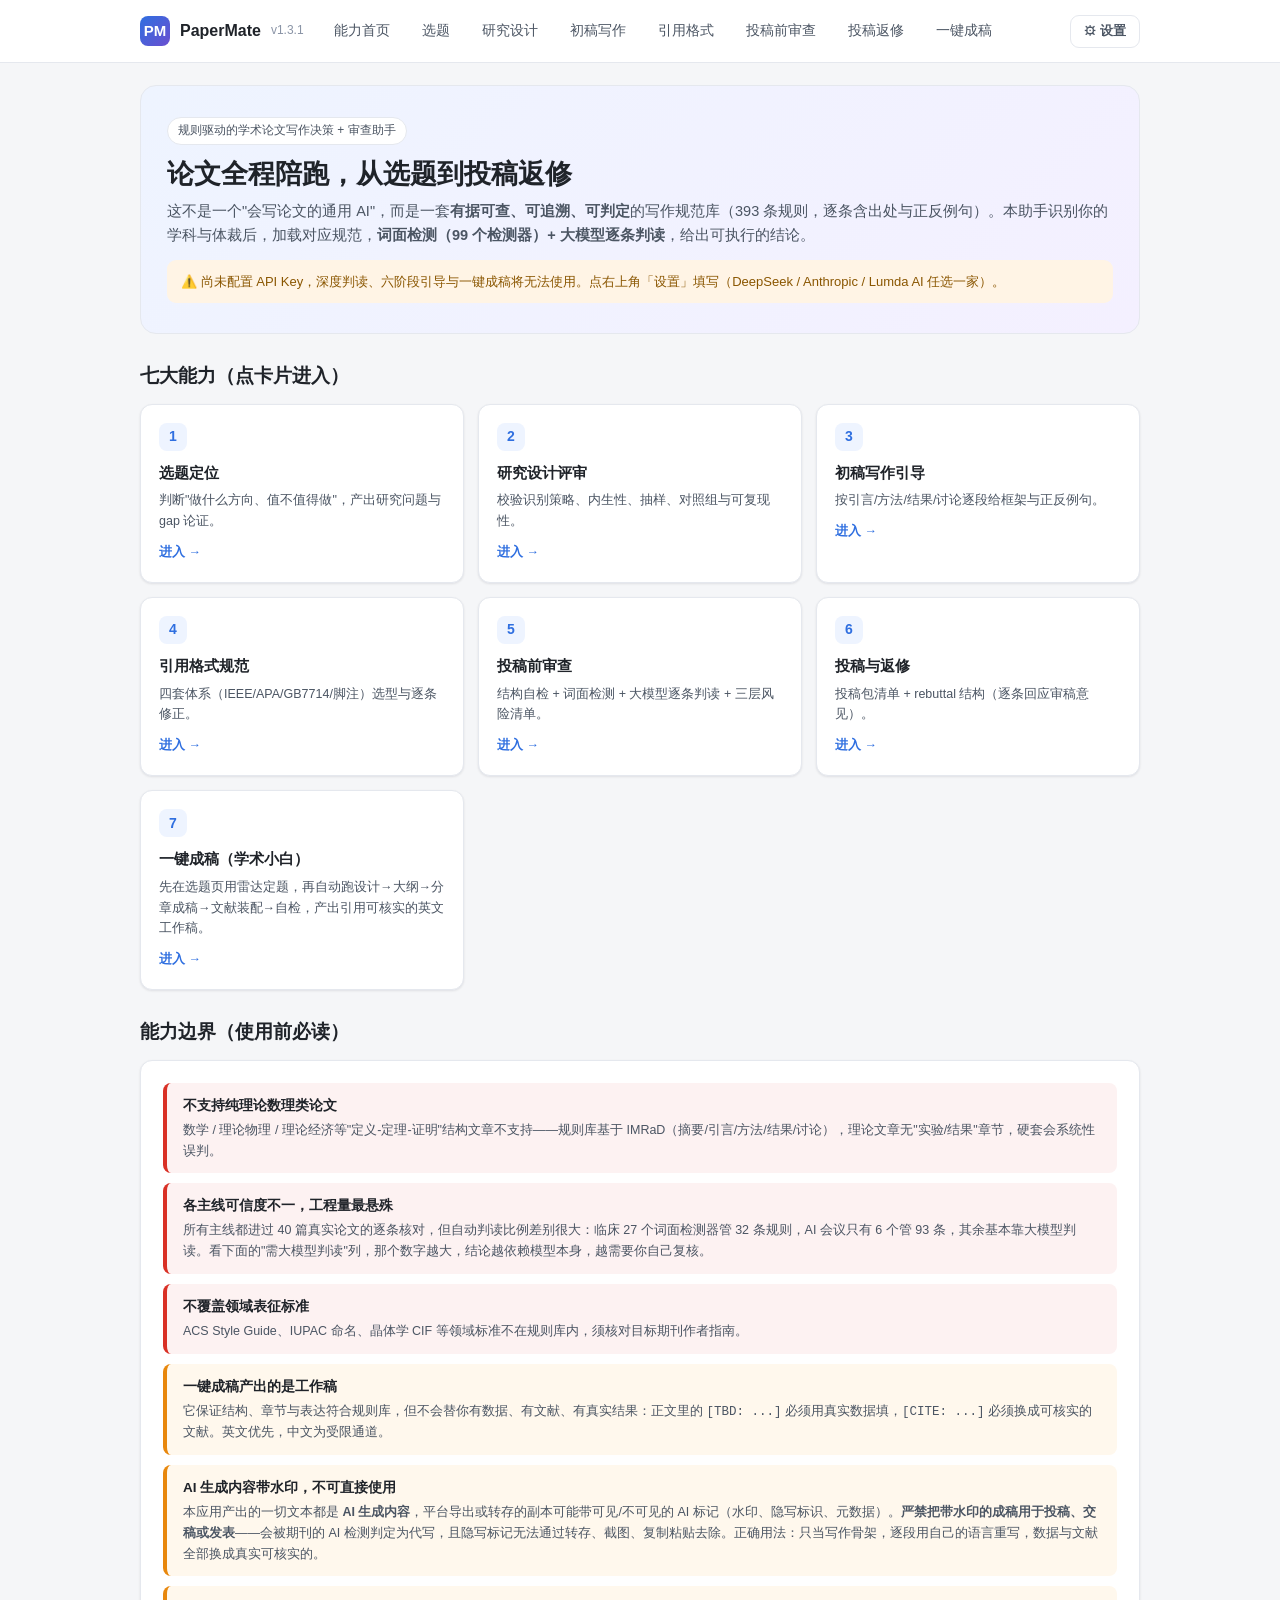
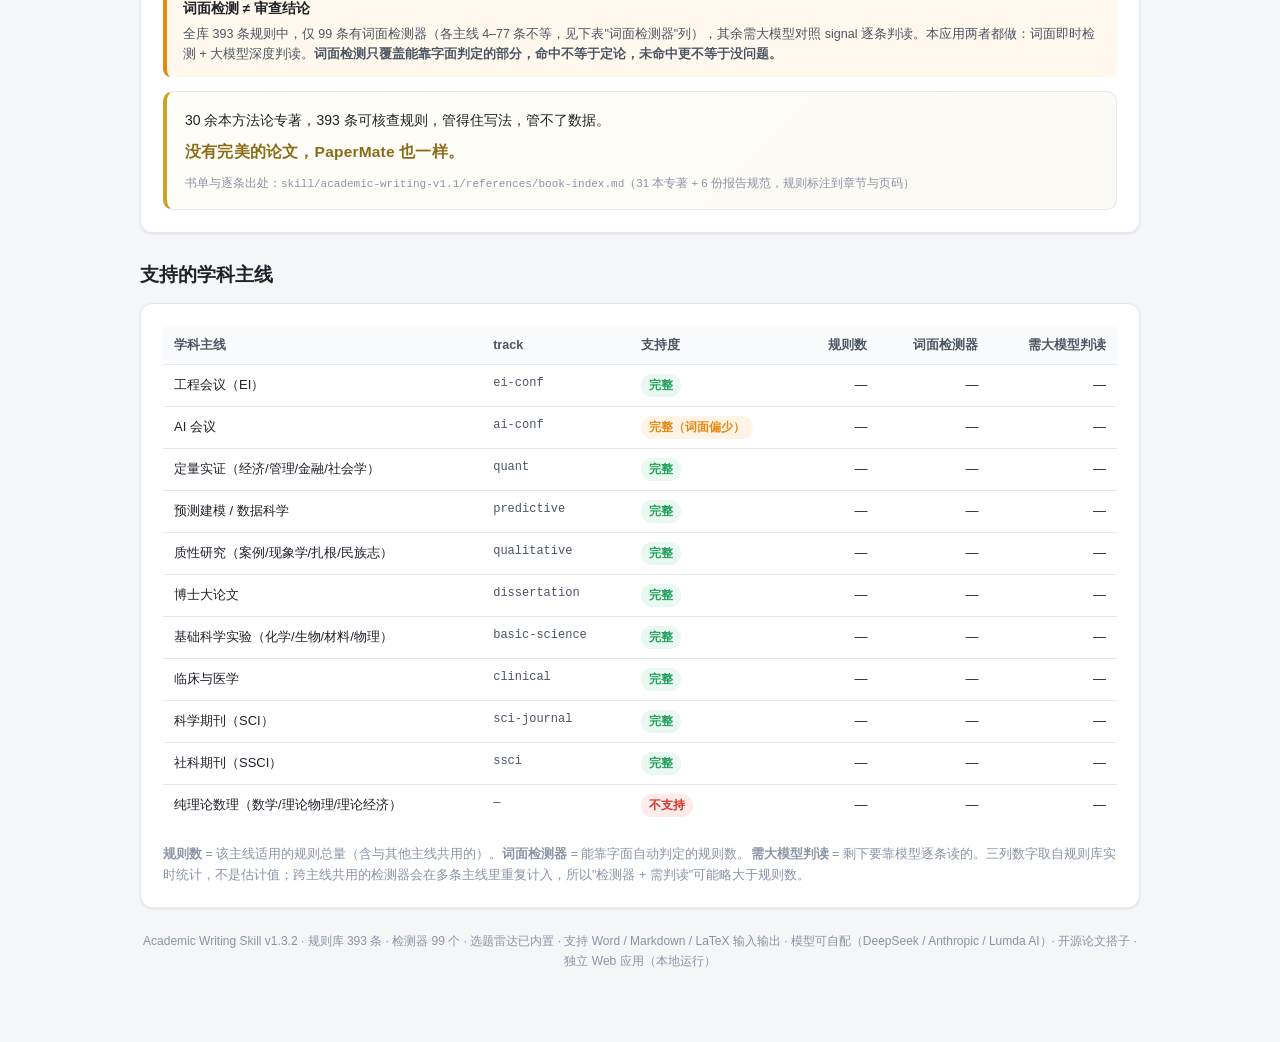
==== commit adf5edae: "chore(brand): 中转通道统一更名为 Lumda AI（原「萤算」） 平台官网标题现为 "Lumda AI"，代码里仍沿用旧的「萤算 Lumda」， 设置面板的服务商名、报错提示和文档与官网" ====
--- a/static/index.html
+++ b/static/index.html
@@ -42,7 +42,7 @@
       <h1 data-page-node-id="EZttylnomfxDRFTWode495"><!--pnid:uTDHWUL4TPfr9UwADtPlBI-->论文全程陪跑，从选题到投稿返修</h1>
       <p data-page-node-id="KnDTiJEXaLMrZiqJrqx7xP" class="lead"><!--pnid:B2TgjH0yHUZP758dkFpN54-->这不是一个"会写论文的通用 AI"，而是一套<strong data-page-node-id="dYIiJ0XC4A1L2jseoJds8x"><!--pnid:OPTnXFkzO1CaMX3U45D9Y0-->有据可查、可追溯、可判定</strong><!--pnid:Gbj4Cj7w0KBcrqHxlkxasz-->的写作规范库（<span class="dyn-rule-count">393</span> 条规则，逐条含出处与正反例句）。本助手识别你的学科与体裁后，加载对应规范，<strong data-page-node-id="bvaWG22OidsL4oAdgKZnT2"><!--pnid:Sz49p6zqCp94S9MzLc6FwI-->词面检测（<span class="dyn-det-count">99</span> 个检测器）+ 大模型逐条判读</strong><!--pnid:argvUh8gfEBd9eqWN7qF1Y-->，给出可执行的结论。</p>
       <div class="notice err" id="staleNotice" style="display:none">⚠️ <b>后端还是旧版本</b>：当前进程里没有「测试连接」「题名英译」这些接口，点了会报 405 Method Not Allowed。请关掉那个命令行窗口，重新双击 <code>start.bat</code>（不用改代码、不用重装）。</div>
-      <div data-page-node-id="qJj9NvqfDYZELGOEntT60u" class="notice warn" id="keyNotice" style="display:none"><!--pnid:o7lAsozHCiQVm0zRO48NiI-->⚠️ 尚未配置 API Key，深度判读、六阶段引导与一键成稿将无法使用。点右上角「设置」填写（DeepSeek / Anthropic / 萤算 任选一家）。</div>
+      <div data-page-node-id="qJj9NvqfDYZELGOEntT60u" class="notice warn" id="keyNotice" style="display:none"><!--pnid:o7lAsozHCiQVm0zRO48NiI-->⚠️ 尚未配置 API Key，深度判读、六阶段引导与一键成稿将无法使用。点右上角「设置」填写（DeepSeek / Anthropic / Lumda AI 任选一家）。</div>
     </div>
 
     <h2 data-page-node-id="gZymYxAUb4YOiCRmphhrqy"><!--pnid:fwqte5e2uZz093ru5P34vv-->七大能力（点卡片进入）</h2>
@@ -376,7 +376,7 @@
     <div class="promo mt" id="osPromo"></div>
   </section>
 
-  <footer data-page-node-id="YQVqSyKya9SfCJyDogX8Qx"><!--pnid:3hXvnCAb56EHyqxssuT1RO--><span id="footVersion">Academic Writing Skill v1.3.2</span> · 规则库 <span id="footRules">393</span> 条 · 检测器 <span id="footDetectors">99</span> 个 · 选题雷达已内置 · 支持 Word / Markdown / LaTeX 输入输出 · 模型可自配（DeepSeek / Anthropic / 萤算）· 开源论文搭子 · 独立 Web 应用（本地运行）</footer>
+  <footer data-page-node-id="YQVqSyKya9SfCJyDogX8Qx"><!--pnid:3hXvnCAb56EHyqxssuT1RO--><span id="footVersion">Academic Writing Skill v1.3.2</span> · 规则库 <span id="footRules">393</span> 条 · 检测器 <span id="footDetectors">99</span> 个 · 选题雷达已内置 · 支持 Word / Markdown / LaTeX 输入输出 · 模型可自配（DeepSeek / Anthropic / Lumda AI）· 开源论文搭子 · 独立 Web 应用（本地运行）</footer>
 </div>
 
 <!--pnid:8PZuK8tkzMmZiDz8ENPWFG--><!-- 设置弹窗 -->
@@ -397,7 +397,7 @@
     <p class="hint">只接三家，地址照抄即可：<br>
       DeepSeek <code>https://api.deepseek.com</code><br>
       Anthropic <code>https://api.anthropic.com</code>（不带 <code>/v1</code>）<br>
-      萤算 <code>https://api.lumdatech.com/api/v1</code><br>
+      Lumda AI <code>https://api.lumdatech.com/api/v1</code><br>
       别填官网域名，也别把 <code>/chat/completions</code> 或 <code>/v1/messages</code> 一起粘进来。</p>
 
     <label data-page-node-id="tsEp5V8ifKFFAmnnd51uDf"><!--pnid:eQe49CHenpWa4sp2e6fJGI-->模型 ID</label>
